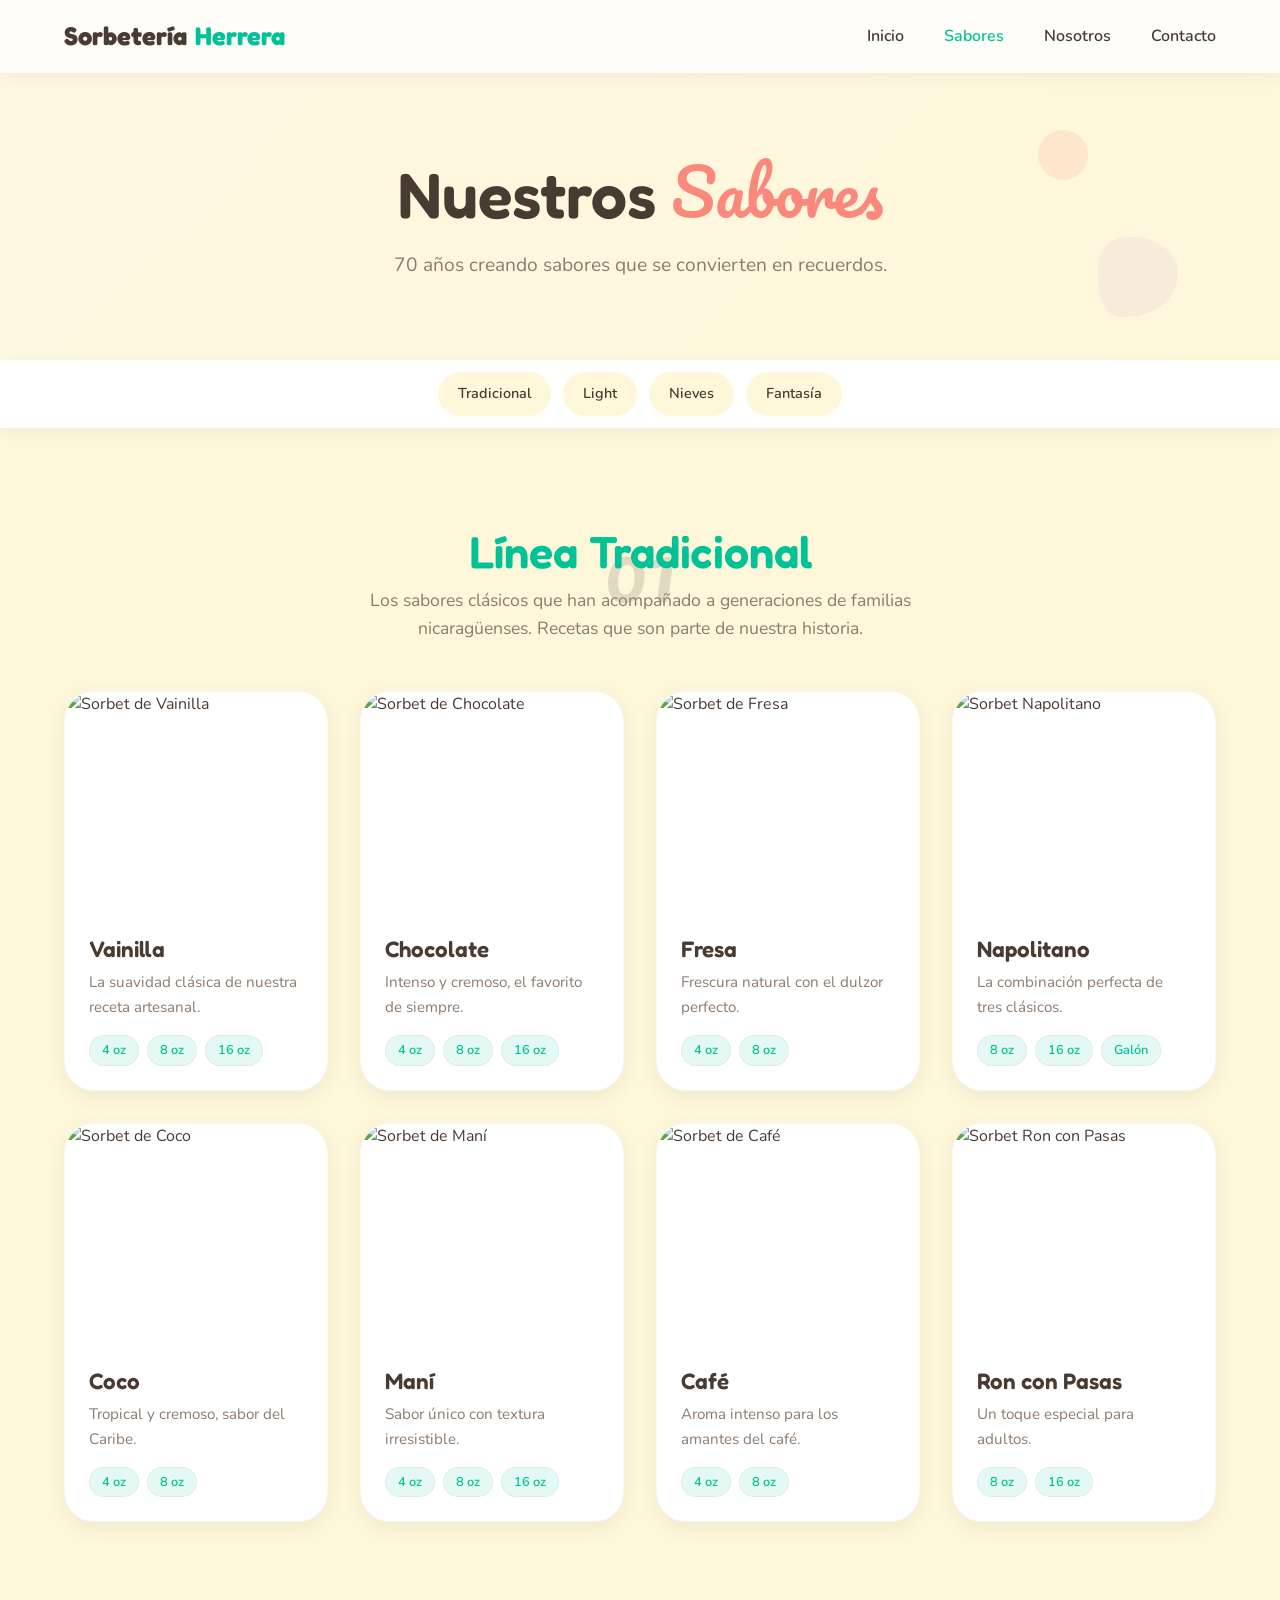
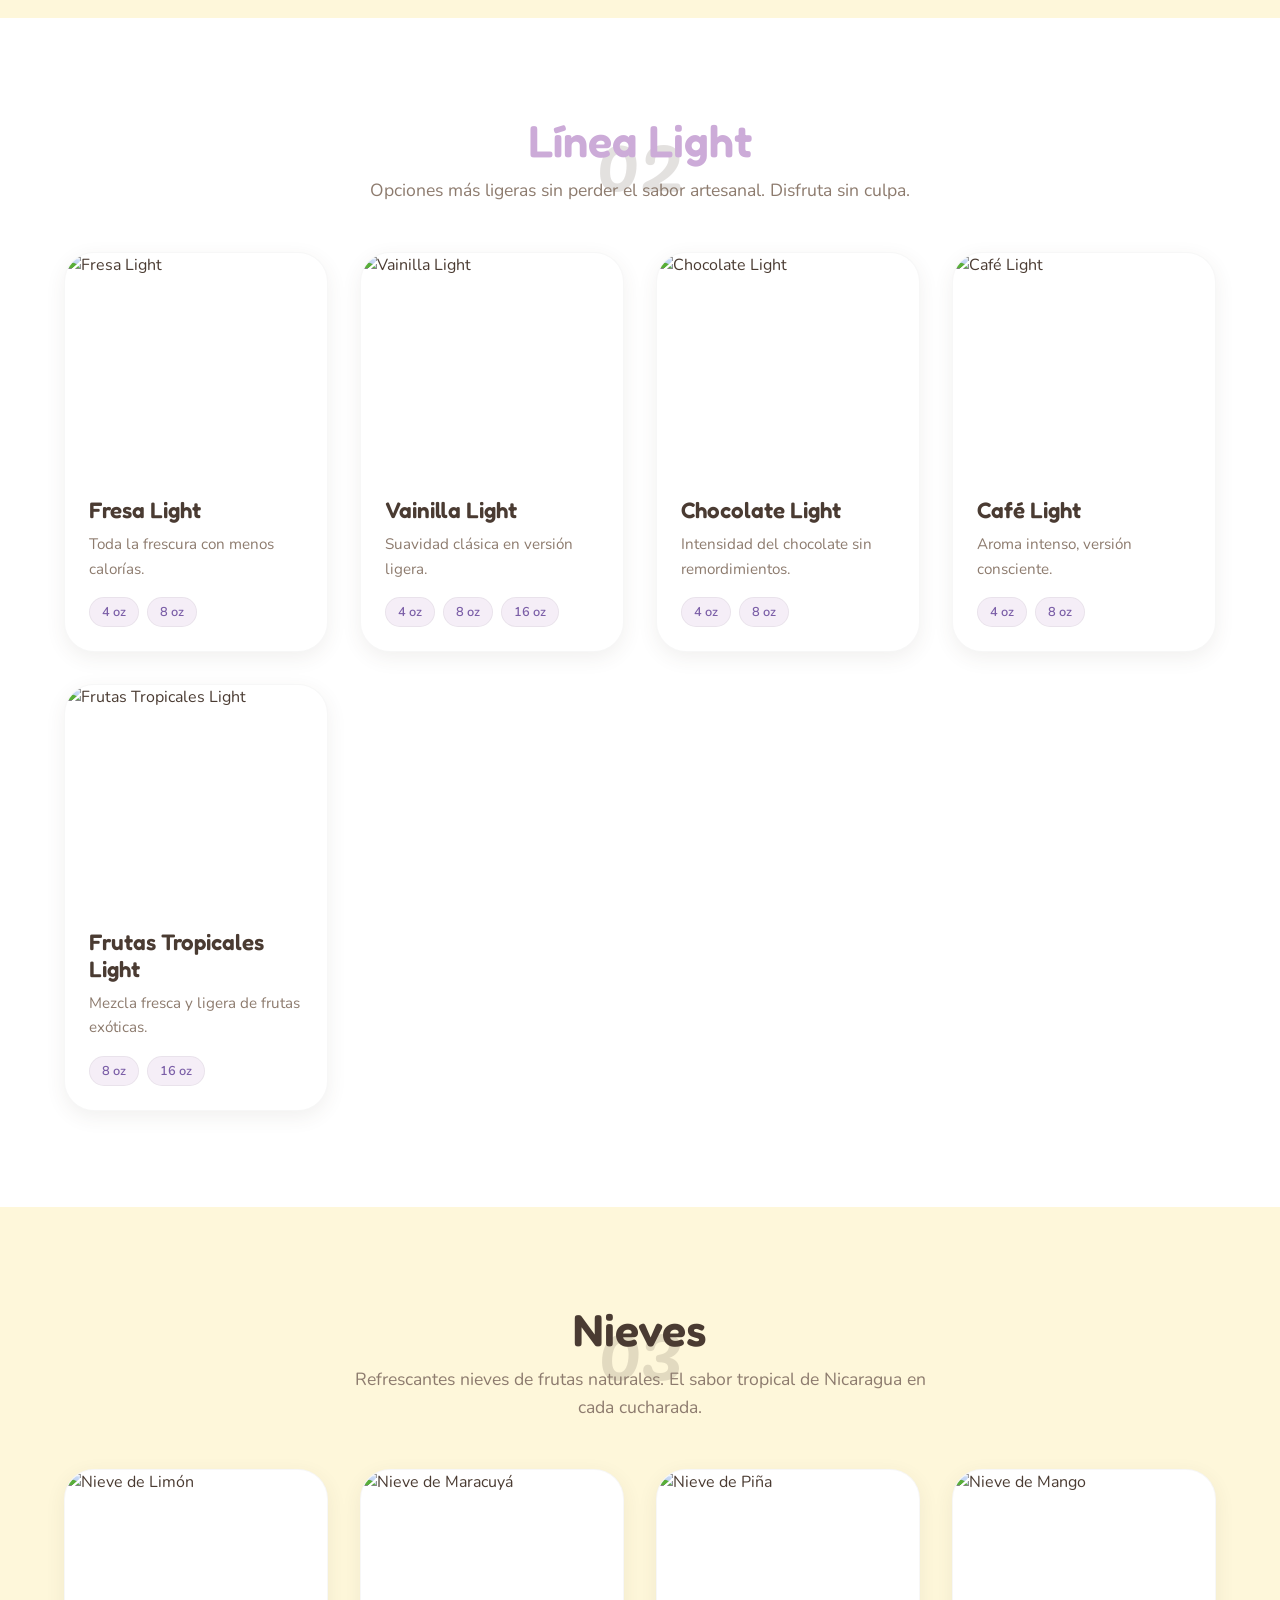
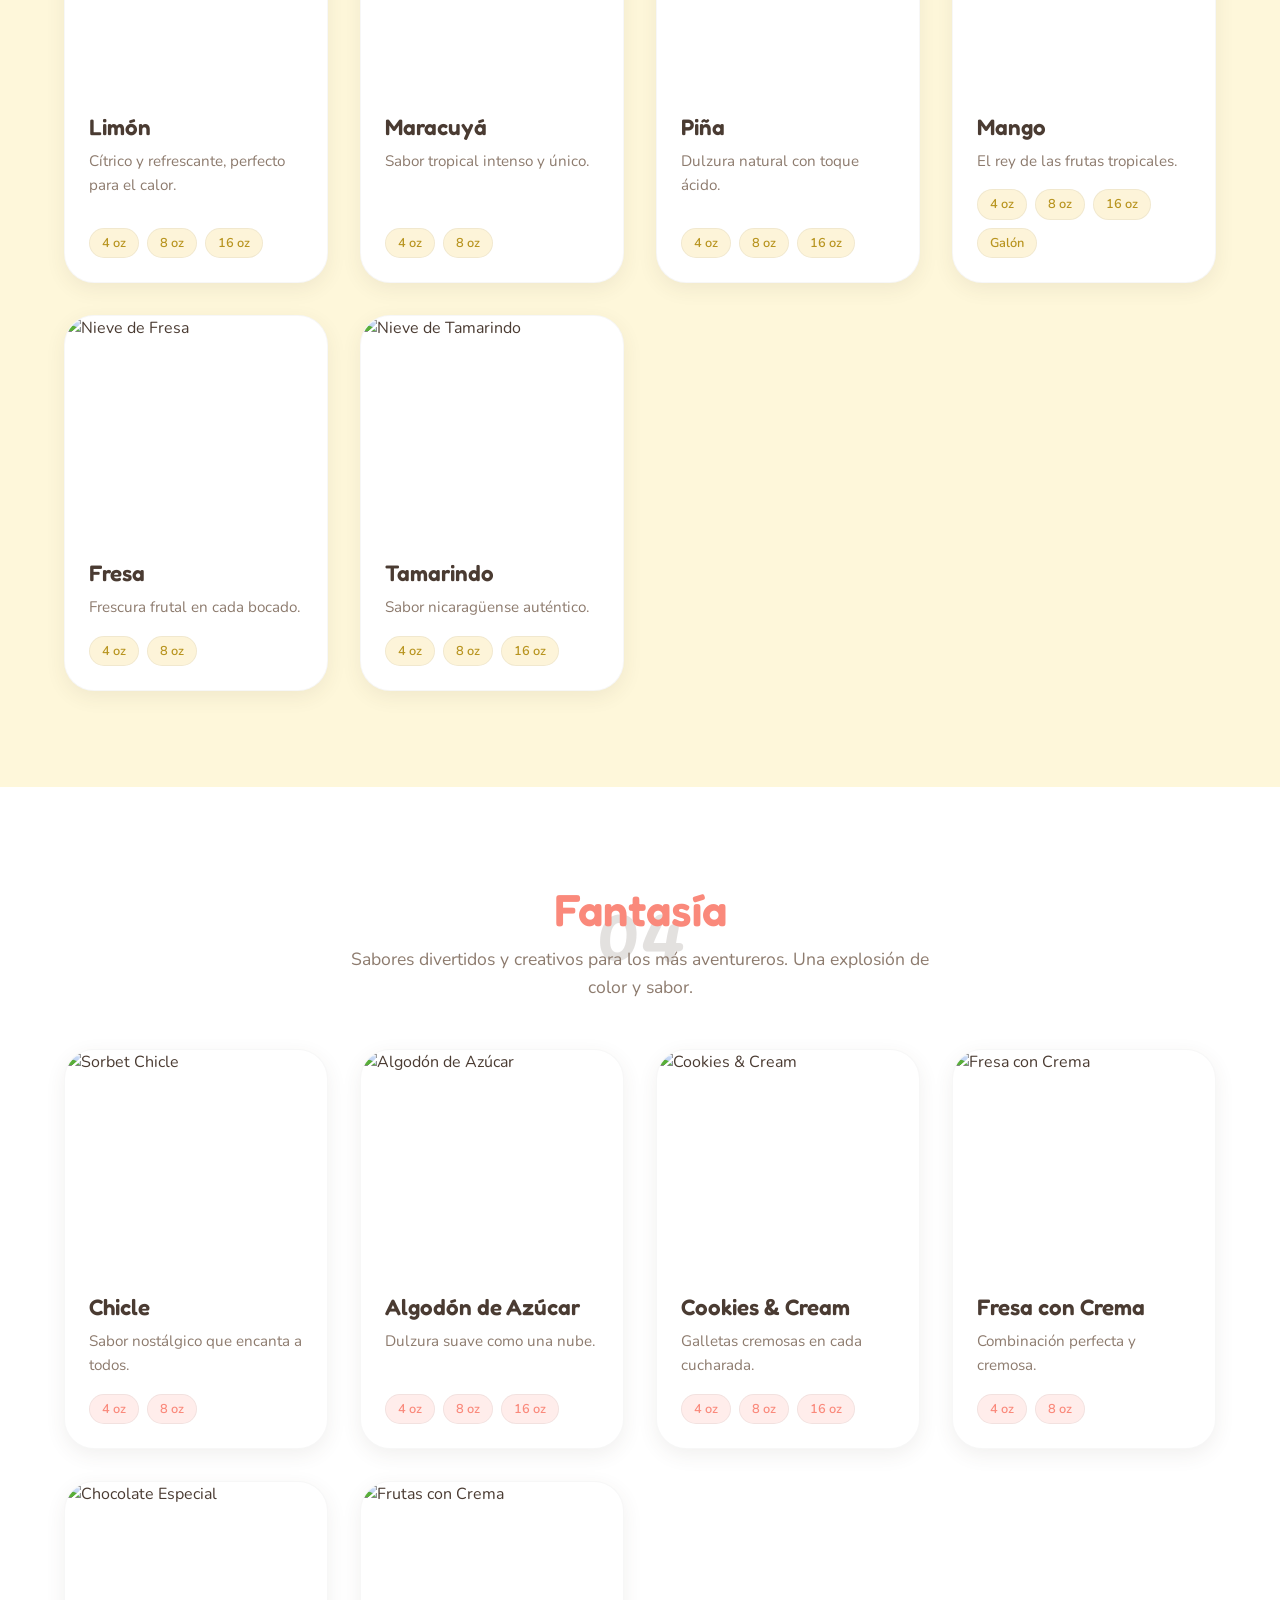
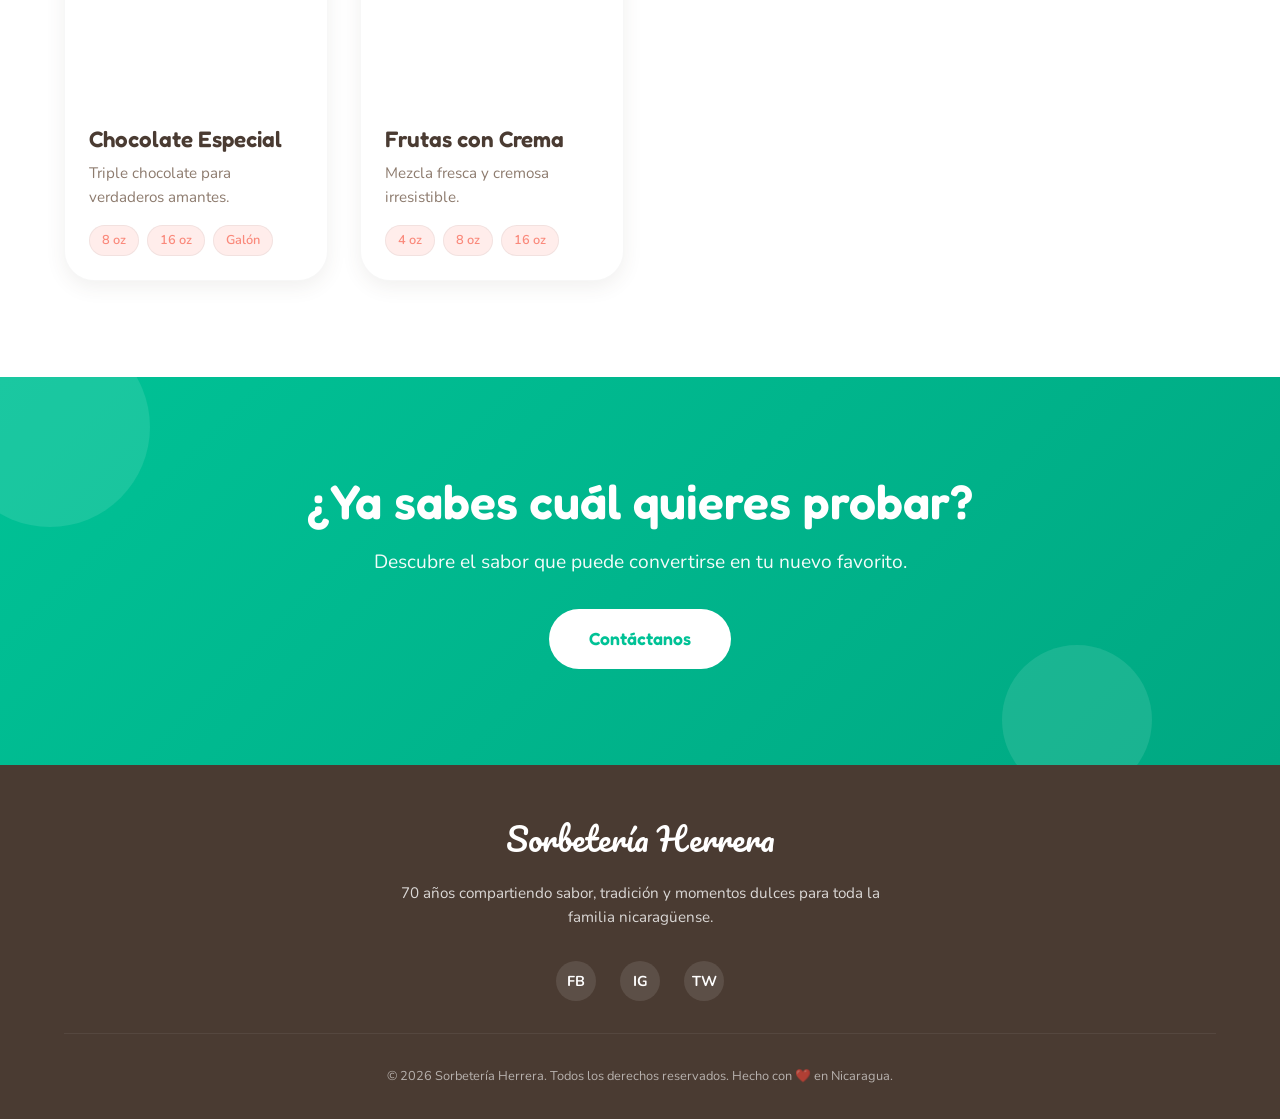
==== catalogo.html @ d1ef6e38 "Actualizacion" ====
<!DOCTYPE html>
<html lang="es">
<head>
    <meta charset="UTF-8">
    <meta name="viewport" content="width=device-width, initial-scale=1.0">
    <title>Nuestros Sabores | Sorbetería Herrera</title>
    <link rel="preconnect" href="https://fonts.googleapis.com">
    <link rel="preconnect" href="https://fonts.gstatic.com" crossorigin>
    <link href="https://fonts.googleapis.com/css2?family=Fredoka:wght@400;600&family=Nunito:wght@300;400;700&family=Pacifico&display=swap" rel="stylesheet">
    <link rel="stylesheet" href="/css/styles.css">
     <link rel="stylesheet" href="/css/catalogo.css">
    
</head>
<body>

    <!-- 1. ENCABEZADO -->
    <header class="encabezado">
        <div class="contenedor encabezado-contenido">
            <a href="#" class="logo-marca">
                Sorbetería <span>Herrera</span>
            </a>
            <div class="menu-movil-toggle">☰</div>
            <nav class="navegacion-menu">
                <a href="#" class="enlace-nav">Inicio</a>
                <a href="#" class="enlace-nav activo">Sabores</a>
                <a href="#" class="enlace-nav">Nosotros</a>
                <a href="#" class="enlace-nav">Contacto</a>
            </nav>
        </div>
    </header>

    <main>
        <!-- 2. HERO DE SABORES -->
        <section class="seccion-hero-sabores">
            <div class="decoracion-hero dec-hero-1 animacion-flotante"></div>
            <div class="decoracion-hero dec-hero-2 animacion-flotante" style="animation-delay: 1s;"></div>
            <div class="decoracion-hero dec-hero-3 animacion-flotante" style="animation-delay: 2s;"></div>
            
            <div class="contenedor elemento-aparece">
                <h1 class="titulo-hero-sabores">Nuestros <span>Sabores</span></h1>
                <p class="subtitulo-hero-sabores">70 años creando sabores que se convierten en recuerdos.</p>
            </div>
        </section>

        <!-- 3. NAVEGACIÓN ENTRE LÍNEAS -->
        <nav class="navegacion-lineas">
            <div class="contenedor contenedor-lineas">
                <a href="#linea-tradicional" class="enlace-linea enlace-linea-tradicional">Tradicional</a>
                <a href="#linea-light" class="enlace-linea enlace-linea-light">Light</a>
                <a href="#linea-nieves" class="enlace-linea enlace-linea-nieves">Nieves</a>
                <a href="#linea-fantasia" class="enlace-linea enlace-linea-fantasia">Fantasía</a>
            </div>
        </nav>

        <!-- 4. LÍNEA TRADICIONAL -->
        <section id="linea-tradicional" class="seccion-linea seccion-linea-tradicional">
            <div class="contenedor">
                <div class="encabezado-linea">
                    <span class="numero-linea">01</span>
                    <h2 class="titulo-linea">Línea Tradicional</h2>
                    <p class="descripcion-linea">Los sabores clásicos que han acompañado a generaciones de familias nicaragüenses. Recetas que son parte de nuestra historia.</p>
                </div>

                <div class="grilla-sabores">
                    <article class="tarjeta-sabor">
                        <div class="contenedor-imagen-sabor">
                            <img src="https://images.unsplash.com/photo-1563805042-7684c019e1cb?w=400&h=400&fit=crop" alt="Sorbet de Vainilla" class="imagen-sabor">
                        </div>
                        <div class="contenido-tarjeta-sabor">
                            <h3 class="nombre-sabor">Vainilla</h3>
                            <p class="descripcion-sabor">La suavidad clásica de nuestra receta artesanal.</p>
                            <div class="presentaciones">
                                <span class="etiqueta-presentacion">4 oz</span>
                                <span class="etiqueta-presentacion">8 oz</span>
                                <span class="etiqueta-presentacion">16 oz</span>
                            </div>
                        </div>
                    </article>

                    <article class="tarjeta-sabor">
                        <div class="contenedor-imagen-sabor">
                            <img src="https://images.unsplash.com/photo-1606313564200-e75d5e30476c?w=400&h=400&fit=crop" alt="Sorbet de Chocolate" class="imagen-sabor">
                        </div>
                        <div class="contenido-tarjeta-sabor">
                            <h3 class="nombre-sabor">Chocolate</h3>
                            <p class="descripcion-sabor">Intenso y cremoso, el favorito de siempre.</p>
                            <div class="presentaciones">
                                <span class="etiqueta-presentacion">4 oz</span>
                                <span class="etiqueta-presentacion">8 oz</span>
                                <span class="etiqueta-presentacion">16 oz</span>
                            </div>
                        </div>
                    </article>

                    <article class="tarjeta-sabor">
                        <div class="contenedor-imagen-sabor">
                            <img src="https://images.unsplash.com/photo-1497034825429-c343d7c6a68f?w=400&h=400&fit=crop" alt="Sorbet de Fresa" class="imagen-sabor">
                        </div>
                        <div class="contenido-tarjeta-sabor">
                            <h3 class="nombre-sabor">Fresa</h3>
                            <p class="descripcion-sabor">Frescura natural con el dulzor perfecto.</p>
                            <div class="presentaciones">
                                <span class="etiqueta-presentacion">4 oz</span>
                                <span class="etiqueta-presentacion">8 oz</span>
                            </div>
                        </div>
                    </article>

                    <article class="tarjeta-sabor">
                        <div class="contenedor-imagen-sabor">
                            <img src="https://images.unsplash.com/photo-1516559828984-fb3b99548b21?w=400&h=400&fit=crop" alt="Sorbet Napolitano" class="imagen-sabor">
                        </div>
                        <div class="contenido-tarjeta-sabor">
                            <h3 class="nombre-sabor">Napolitano</h3>
                            <p class="descripcion-sabor">La combinación perfecta de tres clásicos.</p>
                            <div class="presentaciones">
                                <span class="etiqueta-presentacion">8 oz</span>
                                <span class="etiqueta-presentacion">16 oz</span>
                                <span class="etiqueta-presentacion">Galón</span>
                            </div>
                        </div>
                    </article>

                    <article class="tarjeta-sabor">
                        <div class="contenedor-imagen-sabor">
                            <img src="https://images.unsplash.com/photo-1560008581-09826d1de69e?w=400&h=400&fit=crop" alt="Sorbet de Coco" class="imagen-sabor">
                        </div>
                        <div class="contenido-tarjeta-sabor">
                            <h3 class="nombre-sabor">Coco</h3>
                            <p class="descripcion-sabor">Tropical y cremoso, sabor del Caribe.</p>
                            <div class="presentaciones">
                                <span class="etiqueta-presentacion">4 oz</span>
                                <span class="etiqueta-presentacion">8 oz</span>
                            </div>
                        </div>
                    </article>

                    <article class="tarjeta-sabor">
                        <div class="contenedor-imagen-sabor">
                            <img src="https://images.unsplash.com/photo-1505394033641-40c6ad1178d1?w=400&h=400&fit=crop" alt="Sorbet de Maní" class="imagen-sabor">
                        </div>
                        <div class="contenido-tarjeta-sabor">
                            <h3 class="nombre-sabor">Maní</h3>
                            <p class="descripcion-sabor">Sabor único con textura irresistible.</p>
                            <div class="presentaciones">
                                <span class="etiqueta-presentacion">4 oz</span>
                                <span class="etiqueta-presentacion">8 oz</span>
                                <span class="etiqueta-presentacion">16 oz</span>
                            </div>
                        </div>
                    </article>

                    <article class="tarjeta-sabor">
                        <div class="contenedor-imagen-sabor">
                            <img src="https://images.unsplash.com/photo-1572490122747-3968b75cc699?w=400&h=400&fit=crop" alt="Sorbet de Café" class="imagen-sabor">
                        </div>
                        <div class="contenido-tarjeta-sabor">
                            <h3 class="nombre-sabor">Café</h3>
                            <p class="descripcion-sabor">Aroma intenso para los amantes del café.</p>
                            <div class="presentaciones">
                                <span class="etiqueta-presentacion">4 oz</span>
                                <span class="etiqueta-presentacion">8 oz</span>
                            </div>
                        </div>
                    </article>

                    <article class="tarjeta-sabor">
                        <div class="contenedor-imagen-sabor">
                            <img src="https://images.unsplash.com/photo-1563589173312-476d8c36b3c9?w=400&h=400&fit=crop" alt="Sorbet Ron con Pasas" class="imagen-sabor">
                        </div>
                        <div class="contenido-tarjeta-sabor">
                            <h3 class="nombre-sabor">Ron con Pasas</h3>
                            <p class="descripcion-sabor">Un toque especial para adultos.</p>
                            <div class="presentaciones">
                                <span class="etiqueta-presentacion">8 oz</span>
                                <span class="etiqueta-presentacion">16 oz</span>
                            </div>
                        </div>
                    </article>
                </div>
            </div>
        </section>

        <!-- 5. LÍNEA LIGHT -->
        <section id="linea-light" class="seccion-linea seccion-linea-light">
            <div class="contenedor">
                <div class="encabezado-linea">
                    <span class="numero-linea">02</span>
                    <h2 class="titulo-linea">Línea Light</h2>
                    <p class="descripcion-linea">Opciones más ligeras sin perder el sabor artesanal. Disfruta sin culpa.</p>
                </div>

                <div class="grilla-sabores">
                    <article class="tarjeta-sabor">
                        <div class="contenedor-imagen-sabor">
                            <img src="https://images.unsplash.com/photo-1497034825429-c343d7c6a68f?w=400&h=400&fit=crop" alt="Fresa Light" class="imagen-sabor">
                        </div>
                        <div class="contenido-tarjeta-sabor">
                            <h3 class="nombre-sabor">Fresa Light</h3>
                            <p class="descripcion-sabor">Toda la frescura con menos calorías.</p>
                            <div class="presentaciones">
                                <span class="etiqueta-presentacion">4 oz</span>
                                <span class="etiqueta-presentacion">8 oz</span>
                            </div>
                        </div>
                    </article>

                    <article class="tarjeta-sabor">
                        <div class="contenedor-imagen-sabor">
                            <img src="https://images.unsplash.com/photo-1563805042-7684c019e1cb?w=400&h=400&fit=crop" alt="Vainilla Light" class="imagen-sabor">
                        </div>
                        <div class="contenido-tarjeta-sabor">
                            <h3 class="nombre-sabor">Vainilla Light</h3>
                            <p class="descripcion-sabor">Suavidad clásica en versión ligera.</p>
                            <div class="presentaciones">
                                <span class="etiqueta-presentacion">4 oz</span>
                                <span class="etiqueta-presentacion">8 oz</span>
                                <span class="etiqueta-presentacion">16 oz</span>
                            </div>
                        </div>
                    </article>

                    <article class="tarjeta-sabor">
                        <div class="contenedor-imagen-sabor">
                            <img src="https://images.unsplash.com/photo-1606313564200-e75d5e30476c?w=400&h=400&fit=crop" alt="Chocolate Light" class="imagen-sabor">
                        </div>
                        <div class="contenido-tarjeta-sabor">
                            <h3 class="nombre-sabor">Chocolate Light</h3>
                            <p class="descripcion-sabor">Intensidad del chocolate sin remordimientos.</p>
                            <div class="presentaciones">
                                <span class="etiqueta-presentacion">4 oz</span>
                                <span class="etiqueta-presentacion">8 oz</span>
                            </div>
                        </div>
                    </article>

                    <article class="tarjeta-sabor">
                        <div class="contenedor-imagen-sabor">
                            <img src="https://images.unsplash.com/photo-1572490122747-3968b75cc699?w=400&h=400&fit=crop" alt="Café Light" class="imagen-sabor">
                        </div>
                        <div class="contenido-tarjeta-sabor">
                            <h3 class="nombre-sabor">Café Light</h3>
                            <p class="descripcion-sabor">Aroma intenso, versión consciente.</p>
                            <div class="presentaciones">
                                <span class="etiqueta-presentacion">4 oz</span>
                                <span class="etiqueta-presentacion">8 oz</span>
                            </div>
                        </div>
                    </article>

                    <article class="tarjeta-sabor">
                        <div class="contenedor-imagen-sabor">
                            <img src="https://images.unsplash.com/photo-1560008581-09826d1de69e?w=400&h=400&fit=crop" alt="Frutas Tropicales Light" class="imagen-sabor">
                        </div>
                        <div class="contenido-tarjeta-sabor">
                            <h3 class="nombre-sabor">Frutas Tropicales Light</h3>
                            <p class="descripcion-sabor">Mezcla fresca y ligera de frutas exóticas.</p>
                            <div class="presentaciones">
                                <span class="etiqueta-presentacion">8 oz</span>
                                <span class="etiqueta-presentacion">16 oz</span>
                            </div>
                        </div>
                    </article>
                </div>
            </div>
        </section>

        <!-- 6. LÍNEA NIEVES -->
        <section id="linea-nieves" class="seccion-linea seccion-linea-nieves">
            <div class="contenedor">
                <div class="encabezado-linea">
                    <span class="numero-linea">03</span>
                    <h2 class="titulo-linea">Nieves</h2>
                    <p class="descripcion-linea">Refrescantes nieves de frutas naturales. El sabor tropical de Nicaragua en cada cucharada.</p>
                </div>

                <div class="grilla-sabores">
                    <article class="tarjeta-sabor">
                        <div class="contenedor-imagen-sabor">
                            <img src="https://images.unsplash.com/photo-1587049352846-4a222e784d38?w=400&h=400&fit=crop" alt="Nieve de Limón" class="imagen-sabor">
                        </div>
                        <div class="contenido-tarjeta-sabor">
                            <h3 class="nombre-sabor">Limón</h3>
                            <p class="descripcion-sabor">Cítrico y refrescante, perfecto para el calor.</p>
                            <div class="presentaciones">
                                <span class="etiqueta-presentacion">4 oz</span>
                                <span class="etiqueta-presentacion">8 oz</span>
                                <span class="etiqueta-presentacion">16 oz</span>
                            </div>
                        </div>
                    </article>

                    <article class="tarjeta-sabor">
                        <div class="contenedor-imagen-sabor">
                            <img src="https://images.unsplash.com/photo-1546039907-7fa05f864c02?w=400&h=400&fit=crop" alt="Nieve de Maracuyá" class="imagen-sabor">
                        </div>
                        <div class="contenido-tarjeta-sabor">
                            <h3 class="nombre-sabor">Maracuyá</h3>
                            <p class="descripcion-sabor">Sabor tropical intenso y único.</p>
                            <div class="presentaciones">
                                <span class="etiqueta-presentacion">4 oz</span>
                                <span class="etiqueta-presentacion">8 oz</span>
                            </div>
                        </div>
                    </article>

                    <article class="tarjeta-sabor">
                        <div class="contenedor-imagen-sabor">
                            <img src="https://images.unsplash.com/photo-1587049352846-4a222e784d38?w=400&h=400&fit=crop" alt="Nieve de Piña" class="imagen-sabor">
                        </div>
                        <div class="contenido-tarjeta-sabor">
                            <h3 class="nombre-sabor">Piña</h3>
                            <p class="descripcion-sabor">Dulzura natural con toque ácido.</p>
                            <div class="presentaciones">
                                <span class="etiqueta-presentacion">4 oz</span>
                                <span class="etiqueta-presentacion">8 oz</span>
                                <span class="etiqueta-presentacion">16 oz</span>
                            </div>
                        </div>
                    </article>

                    <article class="tarjeta-sabor">
                        <div class="contenedor-imagen-sabor">
                            <img src="https://images.unsplash.com/photo-1553279768-865429fa0078?w=400&h=400&fit=crop" alt="Nieve de Mango" class="imagen-sabor">
                        </div>
                        <div class="contenido-tarjeta-sabor">
                            <h3 class="nombre-sabor">Mango</h3>
                            <p class="descripcion-sabor">El rey de las frutas tropicales.</p>
                            <div class="presentaciones">
                                <span class="etiqueta-presentacion">4 oz</span>
                                <span class="etiqueta-presentacion">8 oz</span>
                                <span class="etiqueta-presentacion">16 oz</span>
                                <span class="etiqueta-presentacion">Galón</span>
                            </div>
                        </div>
                    </article>

                    <article class="tarjeta-sabor">
                        <div class="contenedor-imagen-sabor">
                            <img src="https://images.unsplash.com/photo-1497034825429-c343d7c6a68f?w=400&h=400&fit=crop" alt="Nieve de Fresa" class="imagen-sabor">
                        </div>
                        <div class="contenido-tarjeta-sabor">
                            <h3 class="nombre-sabor">Fresa</h3>
                            <p class="descripcion-sabor">Frescura frutal en cada bocado.</p>
                            <div class="presentaciones">
                                <span class="etiqueta-presentacion">4 oz</span>
                                <span class="etiqueta-presentacion">8 oz</span>
                            </div>
                        </div>
                    </article>

                    <article class="tarjeta-sabor">
                        <div class="contenedor-imagen-sabor">
                            <img src="https://images.unsplash.com/photo-1563589173312-476d8c36b3c9?w=400&h=400&fit=crop" alt="Nieve de Tamarindo" class="imagen-sabor">
                        </div>
                        <div class="contenido-tarjeta-sabor">
                            <h3 class="nombre-sabor">Tamarindo</h3>
                            <p class="descripcion-sabor">Sabor nicaragüense auténtico.</p>
                            <div class="presentaciones">
                                <span class="etiqueta-presentacion">4 oz</span>
                                <span class="etiqueta-presentacion">8 oz</span>
                                <span class="etiqueta-presentacion">16 oz</span>
                            </div>
                        </div>
                    </article>
                </div>
            </div>
        </section>

        <!-- 7. LÍNEA FANTASÍA -->
        <section id="linea-fantasia" class="seccion-linea seccion-linea-fantasia">
            <div class="contenedor">
                <div class="encabezado-linea">
                    <span class="numero-linea">04</span>
                    <h2 class="titulo-linea">Fantasía</h2>
                    <p class="descripcion-linea">Sabores divertidos y creativos para los más aventureros. Una explosión de color y sabor.</p>
                </div>

                <div class="grilla-sabores">
                    <article class="tarjeta-sabor">
                        <div class="contenedor-imagen-sabor">
                            <img src="https://images.unsplash.com/photo-1563805042-7684c019e1cb?w=400&h=400&fit=crop" alt="Sorbet Chicle" class="imagen-sabor">
                        </div>
                        <div class="contenido-tarjeta-sabor">
                            <h3 class="nombre-sabor">Chicle</h3>
                            <p class="descripcion-sabor">Sabor nostálgico que encanta a todos.</p>
                            <div class="presentaciones">
                                <span class="etiqueta-presentacion">4 oz</span>
                                <span class="etiqueta-presentacion">8 oz</span>
                            </div>
                        </div>
                    </article>

                    <article class="tarjeta-sabor">
                        <div class="contenedor-imagen-sabor">
                            <img src="https://images.unsplash.com/photo-1516559828984-fb3b99548b21?w=400&h=400&fit=crop" alt="Algodón de Azúcar" class="imagen-sabor">
                        </div>
                        <div class="contenido-tarjeta-sabor">
                            <h3 class="nombre-sabor">Algodón de Azúcar</h3>
                            <p class="descripcion-sabor">Dulzura suave como una nube.</p>
                            <div class="presentaciones">
                                <span class="etiqueta-presentacion">4 oz</span>
                                <span class="etiqueta-presentacion">8 oz</span>
                                <span class="etiqueta-presentacion">16 oz</span>
                            </div>
                        </div>
                    </article>

                    <article class="tarjeta-sabor">
                        <div class="contenedor-imagen-sabor">
                            <img src="https://images.unsplash.com/photo-1606313564200-e75d5e30476c?w=400&h=400&fit=crop" alt="Cookies & Cream" class="imagen-sabor">
                        </div>
                        <div class="contenido-tarjeta-sabor">
                            <h3 class="nombre-sabor">Cookies & Cream</h3>
                            <p class="descripcion-sabor">Galletas cremosas en cada cucharada.</p>
                            <div class="presentaciones">
                                <span class="etiqueta-presentacion">4 oz</span>
                                <span class="etiqueta-presentacion">8 oz</span>
                                <span class="etiqueta-presentacion">16 oz</span>
                            </div>
                        </div>
                    </article>

                    <article class="tarjeta-sabor">
                        <div class="contenedor-imagen-sabor">
                            <img src="https://images.unsplash.com/photo-1497034825429-c343d7c6a68f?w=400&h=400&fit=crop" alt="Fresa con Crema" class="imagen-sabor">
                        </div>
                        <div class="contenido-tarjeta-sabor">
                            <h3 class="nombre-sabor">Fresa con Crema</h3>
                            <p class="descripcion-sabor">Combinación perfecta y cremosa.</p>
                            <div class="presentaciones">
                                <span class="etiqueta-presentacion">4 oz</span>
                                <span class="etiqueta-presentacion">8 oz</span>
                            </div>
                        </div>
                    </article>

                    <article class="tarjeta-sabor">
                        <div class="contenedor-imagen-sabor">
                            <img src="https://images.unsplash.com/photo-1572490122747-3968b75cc699?w=400&h=400&fit=crop" alt="Chocolate Especial" class="imagen-sabor">
                        </div>
                        <div class="contenido-tarjeta-sabor">
                            <h3 class="nombre-sabor">Chocolate Especial</h3>
                            <p class="descripcion-sabor">Triple chocolate para verdaderos amantes.</p>
                            <div class="presentaciones">
                                <span class="etiqueta-presentacion">8 oz</span>
                                <span class="etiqueta-presentacion">16 oz</span>
                                <span class="etiqueta-presentacion">Galón</span>
                            </div>
                        </div>
                    </article>

                    <article class="tarjeta-sabor">
                        <div class="contenedor-imagen-sabor">
                            <img src="https://images.unsplash.com/photo-1560008581-09826d1de69e?w=400&h=400&fit=crop" alt="Frutas con Crema" class="imagen-sabor">
                        </div>
                        <div class="contenido-tarjeta-sabor">
                            <h3 class="nombre-sabor">Frutas con Crema</h3>
                            <p class="descripcion-sabor">Mezcla fresca y cremosa irresistible.</p>
                            <div class="presentaciones">
                                <span class="etiqueta-presentacion">4 oz</span>
                                <span class="etiqueta-presentacion">8 oz</span>
                                <span class="etiqueta-presentacion">16 oz</span>
                            </div>
                        </div>
                    </article>
                </div>
            </div>
        </section>

        <!-- 8. CTA FINAL -->
        <section class="seccion-cta-final">
            <div class="cta-decoracion cta-dec-1"></div>
            <div class="cta-decoracion cta-dec-2"></div>
            
            <div class="contenedor contenido-cta">
                <h2 class="titulo-cta">¿Ya sabes cuál quieres probar?</h2>
                <p class="texto-cta">Descubre el sabor que puede convertirse en tu nuevo favorito.</p>
                <a href="#contacto" class="boton boton-cta">Contáctanos</a>
            </div>
        </section>
    </main>

    <!-- 9. FOOTER -->
    <footer class="pie-pagina">
        <div class="contenedor">
            <span class="logo-footer">Sorbetería Herrera</span>
            <p class="frase-footer">70 años compartiendo sabor, tradición y momentos dulces para toda la familia nicaragüense.</p>
            
            <div class="redes-sociales">
                <a href="#" class="icono-social" aria-label="Facebook">FB</a>
                <a href="#" class="icono-social" aria-label="Instagram">IG</a>
                <a href="#" class="icono-social" aria-label="Twitter">TW</a>
            </div>

            <div class="copyright">
                &copy; 2026 Sorbetería Herrera. Todos los derechos reservados. Hecho con ❤️ en Nicaragua.
            </div>
        </div>
    </footer>

</body>
</html>
---- css/styles.css ----
:root{

     --color-primario: #00C296;      /* Verde Turquesa */
            --color-coral: #FA897B;         /* Fresa/Coral */
            --color-vainilla: #F4C542;      /* Amarillo Vainilla */
            --color-lila: #CCABD8;          /* Lila Pastel */
            
            /* Neutros Cálidos */
            --color-fondo: #FEF7DA;         /* Crema muy suave */
            --color-blanco: #FFFFFF;
            --color-texto-principal: #4A3B32; /* Marrón oscuro/Chocolatoso */
            --color-texto-suave: #8D7B6E;   /* Gris cálido */
            --color-sombra: rgba(74, 59, 50, 0.08);
            
            /* Tipografías */
            --fuente-titulos: 'Fredoka', sans-serif; /* Redondeada y amigable */
            --fuente-acento: 'Pacifico', cursive;   /* Manuscrita para detalles */
            --fuente-cuerpo: 'Nunito', sans-serif;  /* Lectura clara */

            /* Espaciado y Bordes */
            --radio-borde-grande: 30px;
            --radio-borde-pequeno: 12px;
            --contenedor-ancho: 1200px;
            --espaciado-vertical: 6rem;
        


}
           

        * {
            margin: 0;
            padding: 0;
            box-sizing: border-box;
        }

        html {
            scroll-behavior: smooth;
        }

        body {
            font-family: var(--fuente-cuerpo);
            background-color: var(--color-fondo);
            color: var(--color-texto-principal);
            line-height: 1.6;
            overflow-x: hidden;
        }

        h1, h2, h3, h4 {
            font-family: var(--fuente-titulos);
            font-weight: 600;
            line-height: 1.2;
        }

        p {
            margin-bottom: 1rem;
        }

        a {
            text-decoration: none;
            color: inherit;
            transition: all 0.3s ease;
        }

        ul {
            list-style: none;
        }

        img {
            max-width: 100%;
            height: auto;
            display: block;
        }

        .contenedor {
            width: 90%;
            max-width: var(--contenedor-ancho);
            margin: 0 auto;
            position: relative;
        }

        /* Utilidades de Animación */
        @keyframes flotar {
            0%, 100% { transform: translateY(0); }
            50% { transform: translateY(-10px); }
        }

        @keyframes aparecer-arriba {
            from { opacity: 0; transform: translateY(30px); }
            to { opacity: 1; transform: translateY(0); }
        }
        @keyframes desplazar-cinta{
  to{ transform:translateX(-50%); }
}

        .animacion-flotante {
            animation: flotar 4s ease-in-out infinite;
        }

        .elemento-aparece {
            animation: aparecer-arriba 0.8s ease-out forwards;
        }

        /* Respetar preferencias de movimiento reducido */
        @media (prefers-reduced-motion: reduce) {
            * {
                animation-duration: 0.01ms !important;
                animation-iteration-count: 1 !important;
                transition-duration: 0.01ms !important;
                scroll-behavior: auto !important;
            }
        }

        /* Botones Globales */
        .boton {
            display: inline-block;
            padding: 14px 32px;
            border-radius: 50px;
            font-family: var(--fuente-titulos);
            font-weight: 600;
            font-size: 1rem;
            cursor: pointer;
            border: none;
            transition: transform 0.3s cubic-bezier(0.175, 0.885, 0.32, 1.275), box-shadow 0.3s ease;
            text-align: center;
        }

        .boton:hover {
            transform: translateY(-4px);
            box-shadow: 0 10px 20px rgba(0,0,0,0.1);
        }

        .boton-primario {
            background-color: var(--color-primario);
            color: var(--color-blanco);
            box-shadow: 0 4px 15px rgba(0, 194, 150, 0.3);
        }

        .boton-secundario {
            background-color: var(--color-blanco);
            color: var(--color-primario);
            border: 2px solid var(--color-primario);
        }
        
        .boton-acento {
            background-color: var(--color-coral);
            color: var(--color-blanco);
            box-shadow: 0 4px 15px rgba(250, 137, 123, 0.3);
        }

        /* ========================================
           INICIO: ENCABEZADO
        ========================================= */
        .encabezado {
            position: fixed;
            top: 0;
            left: 0;
            width: 100%;
            z-index: 1000;
            padding: 1rem 0;
            transition: all 0.4s ease;
            background-color: transparent;
        }

        .encabezado.scrolled {
            background-color: rgba(255, 253, 247, 0.95);
            backdrop-filter: blur(10px);
            box-shadow: 0 4px 20px var(--color-sombra);
            padding: 0.8rem 0;
        }

        .encabezado-contenido {
            display: flex;
            justify-content: space-between;
            align-items: center;
        }

        .logo-marca {
            font-family: var(--fuente-titulos);
            font-size: 1.6rem;
            font-weight: 700;
            color: var(--color-texto-principal);
            display: flex;
            align-items: center;
            gap: 8px;
        }

        .logo-marca span {
            color: var(--color-primario);
        }

        .navegacion-menu {
            display: flex;
            gap: 2.5rem;
            align-items: center;
        }

        .enlace-nav {
            font-weight: 600;
            font-size: 1rem;
            color: var(--color-texto-principal);
            position: relative;
        }

        .enlace-nav::after {
            content: '';
            position: absolute;
            bottom: -4px;
            left: 0;
            width: 0;
            height: 3px;
            background-color: var(--color-vainilla);
            border-radius: 2px;
            transition: width 0.3s ease;
        }

        .enlace-nav:hover::after {
            width: 100%;
        }

        .boton-nav-cta {
            padding: 10px 24px;
            font-size: 0.9rem;
            background-color: var(--color-coral);
            color: var(--color-texto-principal);
        }

        .menu-movil-toggle {
            display: none;
            font-size: 1.8rem;
            cursor: pointer;
            color: var(--color-texto-principal);
        }
        /* ========================================
           FIN: ENCABEZADO
        ========================================= */

        /* ========================================
           INICIO: HERO
        ========================================= */
        .seccion-hero {
            position: relative;
            min-height: 90vh;
            display: flex;
            align-items: center;
            padding-top: 80px; /* Compensar header fijo */
            overflow: hidden;
            background: radial-gradient(circle at top right, #fff8e1 0%, var(--color-fondo) 40%);
        }

        .grid-hero {
            display: grid;
            grid-template-columns: 1fr 1fr;
            gap: 2rem;
            align-items: center;
        }

        .contenido-texto-hero {
            z-index: 2;
        }

        .etiqueta-tradicion {
            display: inline-block;
            background-color: rgba(0, 194, 150, 0.1);
            color: var(--color-primario);
            padding: 8px 16px;
            border-radius: 20px;
            font-weight: 700;
            font-size: 0.9rem;
            margin-bottom: 1.5rem;
            letter-spacing: 1px;
            text-transform: uppercase;
        }

        .titulo-hero {
            font-size: clamp(2.5rem, 5vw, 4.5rem);
            color: var(--color-texto-principal);
            margin-bottom: 1.5rem;
            line-height: 1.1;
        }

        .numero-destacado {
            display: inline-block;
            color: var(--color-coral);
            font-family: var(--fuente-acento);
            font-size: 1.2em;
            position: relative;
            transform: rotate(-5deg);
        }

        .numero-destacado::after {
            content: '';
            position: absolute;
            bottom: 10px;
            left: -10px;
            width: 120%;
            height: 15px;
            background-color: var(--color-vainilla);
            opacity: 0.4;
            z-index: -1;
            border-radius: 10px;
        }

        .subtitulo-hero {
            font-size: 1.2rem;
            color: var(--color-texto-suave);
            margin-bottom: 2.5rem;
            max-width: 500px;
        }

        .grupo-botones-hero {
            display: flex;
            gap: 1rem;
            flex-wrap: wrap;
        }

        .contenedor-imagen-hero {
            position: relative;
            z-index: 1;
        }

        .forma-blob-hero {
            position: absolute;
            top: 50%;
            left: 50%;
            transform: translate(-50%, -50%);
            width: 120%;
            height: 120%;
            background-color: rgba(204, 171, 216, 0.2); /* Lila suave */
            border-radius: 40% 60% 70% 30% / 40% 50% 60% 50%;
            z-index: -1;
            animation: flotar 8s ease-in-out infinite alternate;
        }

        .imagen-principal-hero {
            border-radius: var(--radio-borde-grande);
            box-shadow: 20px 20px 0px var(--color-vainilla);
            transform: rotate(2deg);
            transition: transform 0.5s ease;
        }

        .imagen-principal-hero:hover {
            transform: rotate(0deg) scale(1.02);
        }

        /* Elementos decorativos flotantes */
        .decoracion-flotante {
            position: absolute;
            z-index: 0;
            opacity: 0.6;
        }
        .dec-1 { top: 10%; left: 5%; width: 50px; animation-delay: 0s; }
        .dec-2 { bottom: 15%; right: 10%; width: 70px; animation-delay: 1s; }
        .dec-3 { top: 20%; right: 45%; width: 40px; animation-delay: 2s; }

        /* ========================================
           FIN: HERO
        ========================================= */
/* ---------------------------------------------------------------------
   05 · CINTA DE SABORES (MARQUESINA)
--------------------------------------------------------------------- */
.cinta-sabores{
  background:#FDF1BF;
  color:var(--color-crema);
  overflow:hidden;
  padding-block:.95rem;
}
.cinta-pista{
  display:flex; width:max-content;
  animation:desplazar-cinta 34s linear infinite;
}
.cinta-sabores:hover .cinta-pista{ animation-play-state:paused; }
.cinta-grupo{
  display:flex; align-items:center; gap:2.8rem;
  padding-right:2.8rem;
  font-family:var(--tipografia-titulo);
  font-style:italic; font-size:1.08rem;
  white-space:nowrap;
}
.cinta-grupo .separador{ color:black; font-style:normal; }
        /* ========================================
           INICIO: PRODUCTOS
        ========================================= */
        .seccion-productos {
            padding: var(--espaciado-vertical) 0;
            background-color: var(--color-blanco);
            position: relative;
            overflow: hidden;
        }

        /* Onda divisoria superior */
        .onda-divisoria {
            position: absolute;
            top: 0;
            left: 0;
            width: 100%;
            overflow: hidden;
            line-height: 0;
            transform: rotate(180deg);
        }

        .onda-divisoria svg {
            position: relative;
            display: block;
            width: calc(100% + 1.3px);
            height: 60px;
        }

        .onda-divisoria .relleno-forma {
            fill: var(--color-fondo);
        }

        .encabezado-seccion {
            text-align: center;
            margin-bottom: 3rem;
            position: relative;
            z-index: 2;
        }

        .titulo-seccion {
            font-size: 2.5rem;
            color: var(--color-texto-principal);
            margin-bottom: 0.5rem;
        }

        .titulo-seccion span {
            color: var(--color-coral);
            font-family: var(--fuente-acento);
            font-weight: 400;
        }

        .carrusel-productos {
            display: flex;
            gap: 2rem;
            overflow-x: auto;
            padding: 2rem 5% 4rem 5%; /* Padding inferior grande para sombra hover */
            scroll-snap-type: x mandatory;
            -webkit-overflow-scrolling: touch;
            scrollbar-width: none;
        }

        .carrusel-productos::-webkit-scrollbar {
            display: none;
        }

        .tarjeta-sabor {
            flex: 0 0 320px;
            scroll-snap-align: center;
            background-color: var(--color-fondo);
            border-radius: var(--radio-borde-grande);
            overflow: hidden;
            position: relative;
            transition: all 0.4s cubic-bezier(0.175, 0.885, 0.32, 1.275);
            border: 1px solid rgba(0,0,0,0.03);
        }

        .tarjeta-sabor:hover {
            transform: translateY(-15px);
            box-shadow: 0 20px 40px rgba(0,0,0,0.1);
        }

        .contenedor-imagen-tarjeta {
            height: 220px;
            overflow: hidden;
            position: relative;
        }

        .contenedor-imagen-tarjeta img {
            width: 100%;
            height: 100%;
            object-fit: cover;
            transition: transform 0.5s ease;
        }

        .tarjeta-sabor:hover .contenedor-imagen-tarjeta img {
            transform: scale(1.1);
        }

        .etiqueta-categoria {
            position: absolute;
            top: 15px;
            right: 15px;
            background-color: var(--color-blanco);
            padding: 5px 12px;
            border-radius: 20px;
            font-size: 0.8rem;
            font-weight: 700;
            box-shadow: 0 4px 10px rgba(0,0,0,0.1);
        }

        .contenido-tarjeta {
            padding: 1.5rem;
            text-align: center;
        }

        .titulo-sabor {
            font-size: 1.4rem;
            margin-bottom: 0.5rem;
            color: var(--color-texto-principal);
        }

        .desc-sabor {
            font-size: 0.95rem;
            color: var(--color-texto-suave);
            margin-bottom: 1.5rem;
        }

        /* Variaciones de color por tarjeta (usando nth-child para demo) */
        .tarjeta-sabor:nth-child(1) .titulo-sabor { color: var(--color-coral); }
        .tarjeta-sabor:nth-child(1) .etiqueta-categoria { color: var(--color-coral); }
        
        .tarjeta-sabor:nth-child(2) .titulo-sabor { color: var(--color-primario); }
        .tarjeta-sabor:nth-child(2) .etiqueta-categoria { color: var(--color-primario); }

        .tarjeta-sabor:nth-child(3) .titulo-sabor { color: #9C78E2; } /* Lila más fuerte */
        .tarjeta-sabor:nth-child(3) .etiqueta-categoria { color: #9C78E2; }

        .tarjeta-sabor:nth-child(4) .titulo-sabor { color: var(--color-vainilla); text-shadow: 0 1px 1px rgba(0,0,0,0.1); }
        .tarjeta-sabor:nth-child(4) .etiqueta-categoria { color: #dcb33b; }

        /* ========================================
           FIN: PRODUCTOS
        ========================================= */

        /* ========================================
           INICIO: SECCIÓN DESTACADA (70 AÑOS)
        ========================================= */
        .seccion-destacada-70 {
            padding: 4rem 0;
            background-color: var(--color-primario);
            color: var(--color-blanco);
            position: relative;
            overflow: hidden;
            text-align: center;
        }

        .blobs-fondo {
            position: absolute;
            top: 0;
            left: 0;
            width: 100%;
            height: 100%;
            pointer-events: none;
        }

        .blob {
            position: absolute;
            background: rgba(255,255,255,0.1);
            border-radius: 50%;
        }

        .blob-1 { width: 300px; height: 300px; top: -100px; left: -50px; }
        .blob-2 { width: 200px; height: 200px; bottom: -50px; right: 10%; }

        .contenido-destacado {
            position: relative;
            z-index: 2;
            display: flex;
            justify-content: center;
            align-items: center;
            flex-wrap: wrap;
            gap: 3rem;
        }

        .dato-visual {
            display: flex;
            flex-direction: column;
            align-items: center;
        }

        .numero-grande {
            font-family: var(--fuente-acento);
            font-size: 4rem;
            line-height: 1;
            margin-bottom: 0.5rem;
        }

        .texto-dato {
            font-weight: 600;
            font-size: 1.1rem;
            opacity: 0.9;
        }

        .separador-vertical {
            width: 2px;
            height: 60px;
            background-color: rgba(255,255,255,0.3);
            display: none; /* Oculto en móvil */
        }

        @media (min-width: 768px) {
            .separador-vertical { display: block; }
        }

        /* ========================================
           FIN: SECCIÓN DESTACADA
        ========================================= */

        /* ========================================
           INICIO: SOBRE NOSOTROS
        ========================================= */
        .seccion-nosotros {
            padding: var(--espaciado-vertical) 0;
            background-color: var(--color-fondo);
        }

        .grid-nosotros {
            display: grid;
            grid-template-columns: 1fr;
            gap: 3rem;
            align-items: center;
        }

        @media (min-width: 992px) {
            .grid-nosotros {
                grid-template-columns: 1fr 1fr;
                gap: 5rem;
            }
        }

        .contenedor-foto-historia {
            position: relative;
        }

        .marco-foto {
            border-radius: var(--radio-borde-grande);
            overflow: hidden;
            box-shadow: 0 20px 40px rgba(0,0,0,0.1);
            position: relative;
            z-index: 1;
        }

        .sello-flotante {
            position: absolute;
            bottom: -20px;
            right: -20px;
            background-color: var(--color-vainilla);
            color: var(--color-texto-principal);
            width: 120px;
            height: 120px;
            border-radius: 50%;
            display: flex;
            flex-direction: column;
            justify-content: center;
            align-items: center;
            text-align: center;
            font-weight: 700;
            box-shadow: 0 10px 20px rgba(0,0,0,0.1);
            z-index: 2;
            transform: rotate(15deg);
            border: 4px solid var(--color-blanco);
        }

        .sello-texto-peq {
            font-size: 0.8rem;
            text-transform: uppercase;
        }
        
        .sello-numero {
            font-size: 1.8rem;
            font-family: var(--fuente-acento);
            line-height: 1;
        }

        .texto-nosotros h2 {
            font-size: 2.5rem;
            margin-bottom: 1.5rem;
            color: var(--color-texto-principal);
        }

        .texto-nosotros p {
            color: var(--color-texto-suave);
            font-size: 1.1rem;
            margin-bottom: 1.5rem;
        }

        /* ========================================
           FIN: SOBRE NOSOTROS
        ========================================= */

        /* ========================================
           INICIO: PROCESO ARTESANAL
        ========================================= */
        .seccion-proceso {
            padding: var(--espaciado-vertical) 0;
            background-color: #fff;
        }

        .grid-pasos {
            display: grid;
            grid-template-columns: repeat(auto-fit, minmax(220px, 1fr));
            gap: 2rem;
            margin-top: 3rem;
        }

        .paso-item {
            text-align: center;
            padding: 2rem;
            border-radius: var(--radio-borde-grande);
            background-color: var(--color-fondo);
            transition: transform 0.3s ease;
        }

        .paso-item:hover {
            transform: translateY(-10px);
            background-color: #fff;
            box-shadow: 0 10px 30px var(--color-sombra);
        }

        .icono-paso {
            font-size: 2.5rem;
            margin-bottom: 1rem;
            display: inline-block;
            background-color: var(--color-blanco);
            width: 80px;
            height: 80px;
            line-height: 80px;
            border-radius: 50%;
            box-shadow: 0 5px 15px rgba(0,0,0,0.05);
            color: var(--color-primario);
        }

        .paso-item:nth-child(2) .icono-paso { color: var(--color-coral); }
        .paso-item:nth-child(3) .icono-paso { color: var(--color-vainilla); }
        .paso-item:nth-child(4) .icono-paso { color: var(--color-lila); }

        .titulo-paso {
            font-size: 1.2rem;
            margin-bottom: 0.5rem;
            color: var(--color-texto-principal);
        }

        .desc-paso {
            font-size: 0.9rem;
            color: var(--color-texto-suave);
        }

        /* ========================================
           FIN: PROCESO ARTESANAL
        ========================================= */

        
  /* ========================================
   INICIO: CONTACTO REDISEÑADO
========================================= */
.seccion-contacto {
    padding: var(--espaciado-vertical) 0;
    background-color: var(--color-blanco);
}

.tarjeta-contacto-wrapper {
    display: grid;
    grid-template-columns: 1fr;
    background-color: var(--color-fondo);
    border-radius: 24px;
    overflow: hidden;
    box-shadow: 0 15px 35px rgba(0, 0, 0, 0.06);
    border: 1px solid rgba(0, 0, 0, 0.04);
    margin-top: 2.5rem;
}

@media (min-width: 992px) {
    .tarjeta-contacto-wrapper {
        grid-template-columns: 1fr 1fr;
        min-height: 480px;
    }
}

/* Columna de Información */
.info-contacto-detalles {
    padding: 2.5rem 2rem;
    display: flex;
    flex-direction: column;
    justify-content: space-between;
}

@media (min-width: 768px) {
    .info-contacto-detalles {
        padding: 3.5rem 3rem;
    }
}

.titulo-contacto-bloque {
    font-size: 1.6rem;
    color: var(--color-texto-principal);
    margin-bottom: 2rem;
    font-family: var(--fuente-titulos);
}

.grid-datos-contacto {
    display: flex;
    flex-direction: column;
    gap: 1.5rem;
    margin-bottom: 2rem;
}

.tarjeta-dato-item {
    display: flex;
    align-items: flex-start;
    gap: 1rem;
    padding: 1.2rem;
    background-color: var(--color-blanco);
    border-radius: 16px;
    box-shadow: 0 4px 15px rgba(0, 0, 0, 0.02);
    transition: transform 0.3s ease, box-shadow 0.3s ease;
}

.tarjeta-dato-item:hover {
    transform: translateY(-2px);
    box-shadow: 0 8px 20px rgba(0, 0, 0, 0.05);
}

.icono-dato-insignia {
    width: 46px;
    height: 46px;
    background-color: rgba(0, 194, 150, 0.12);
    border-radius: 14px;
    display: flex;
    align-items: center;
    justify-content: center;
    font-size: 1.3rem;
    flex-shrink: 0;
}

.texto-dato strong {
    display: block;
    font-size: 0.95rem;
    color: var(--color-texto-principal);
    margin-bottom: 0.25rem;
}

.texto-dato p {
    margin: 0;
    font-size: 0.9rem;
    color: var(--color-texto-suave);
    line-height: 1.4;
}

.boton-ruta-gmaps {
    text-align: center;
    display: block;
    width: 100%;
    padding: 14px 20px;
    font-size: 0.95rem;
}

/* Columna de Mapa */
.mapa-contacto-contenedor {
    width: 100%;
    height: 320px;
    position: relative;
    background-color: #e5e3df;
}

@media (min-width: 992px) {
    .mapa-contacto-contenedor {
        height: 100%;
        min-height: 100%;
    }
}

.mapa-contacto-contenedor iframe {
    width: 100%;
    height: 100%;
    border: 0;
}
/* ========================================
   FIN: CONTACTO REDISEÑADO
========================================= */

        /* ========================================
           INICIO: FOOTER
        ========================================= */
        .pie-pagina {
            background-color: var(--color-texto-principal);
            color: var(--color-blanco);
            padding: 4rem 0 2rem 0;
            text-align: center;
        }

        .logo-footer {
            font-family: var(--fuente-acento);
            font-size: 2rem;
            margin-bottom: 1rem;
            display: block;
            color: var(--color-vainilla);
        }

        .frase-footer {
            max-width: 500px;
            margin: 0 auto 2rem auto;
            opacity: 0.8;
            font-size: 0.95rem;
        }

        .redes-sociales {
            display: flex;
            justify-content: center;
            gap: 1.5rem;
            margin-bottom: 2rem;
        }

        .icono-social {
            width: 40px;
            height: 40px;
            background-color: rgba(255,255,255,0.1);
            border-radius: 50%;
            display: flex;
            align-items: center;
            justify-content: center;
            transition: background-color 0.3s ease;
        }

        .icono-social:hover {
            background-color: var(--color-primario);
        }

        .copyright {
            border-top: 1px solid rgba(255,255,255,0.1);
            padding-top: 2rem;
            font-size: 0.8rem;
            opacity: 0.6;
        }

        /* ========================================
           FIN: FOOTER
        ========================================= */

        /* ========================================
           RESPONSIVE DESIGN
        ========================================= */
        @media (max-width: 768px) {
            .navegacion-menu {
                display: none;
                position: absolute;
                top: 100%;
                left: 0;
                width: 100%;
                background-color: var(--color-blanco);
                flex-direction: column;
                padding: 2rem;
                box-shadow: 0 10px 20px rgba(0,0,0,0.1);
                text-align: center;
                border-top: 1px solid #eee;
            }

            .navegacion-menu.activo {
                display: flex;
            }

            .menu-movil-toggle {
                display: block;
            }

            .grid-hero {
                grid-template-columns: 1fr;
                text-align: center;
            }

            .contenido-texto-hero {
                order: 2;
            }

            .contenedor-imagen-hero {
                order: 1;
                margin-bottom: 2rem;
            }

            .grupo-botones-hero {
                justify-content: center;
            }

            .titulo-hero {
                font-size: 2.5rem;
            }

            .seccion-destacada-70 {
                padding: 3rem 0;
            }

            .dato-visual {
                margin-bottom: 1rem;
            }
        }
---- css/catalogo.css ----
/* ========================================
           INICIO: ENCABEZADO
        ========================================= */
        .encabezado {
            position: sticky;
            top: 0;
            left: 0;
            width: 100%;
            z-index: 1000;
            padding: 1rem 0;
            background-color: rgba(255, 253, 247, 0.98);
            backdrop-filter: blur(10px);
            box-shadow: 0 2px 20px var(--color-sombra);
        }

        .encabezado-contenido {
            display: flex;
            justify-content: space-between;
            align-items: center;
        }

        .logo-marca {
            font-family: var(--fuente-titulos);
            font-size: 1.6rem;
            font-weight: 700;
            color: var(--color-texto-principal);
            display: flex;
            align-items: center;
            gap: 8px;
        }

        .logo-marca span {
            color: var(--color-primario);
        }

        .navegacion-menu {
            display: flex;
            gap: 2.5rem;
            align-items: center;
        }

        .enlace-nav {
            font-weight: 600;
            font-size: 1rem;
            color: var(--color-texto-principal);
            position: relative;
        }

        .enlace-nav::after {
            content: '';
            position: absolute;
            bottom: -4px;
            left: 0;
            width: 0;
            height: 3px;
            background-color: var(--color-amarillo);
            border-radius: 2px;
            transition: width 0.3s ease;
        }

        .enlace-nav:hover::after,
        .enlace-nav.activo::after {
            width: 100%;
        }

        .enlace-nav.activo {
            color: var(--color-primario);
        }

        .menu-movil-toggle {
            display: none;
            font-size: 1.8rem;
            cursor: pointer;
            color: var(--color-texto-principal);
        }

        @media (max-width: 768px) {
            .navegacion-menu {
                display: none;
            }
            .menu-movil-toggle {
                display: block;
            }
        }
        /* ========================================
           FIN: ENCABEZADO
        ========================================= */

        /* ========================================
           INICIO: HERO DE SABORES
        ========================================= */
        .seccion-hero-sabores {
            padding: clamp(3rem, 8vw, 5rem) 0;
            text-align: center;
            position: relative;
            overflow: hidden;
            background: linear-gradient(135deg, #fff8e1 0%, var(--color-fondo) 100%);
        }

        .titulo-hero-sabores {
            font-size: clamp(2.5rem, 6vw, 4rem);
            color: var(--color-texto-principal);
            margin-bottom: 1rem;
            position: relative;
            z-index: 2;
        }

        .titulo-hero-sabores span {
            color: var(--color-coral);
            font-family: var(--fuente-acento);
            font-weight: 400;
        }

        .subtitulo-hero-sabores {
            font-size: clamp(1rem, 2vw, 1.2rem);
            color: var(--color-texto-suave);
            max-width: 600px;
            margin: 0 auto;
            position: relative;
            z-index: 2;
        }

        /* Elementos decorativos */
        .decoracion-hero {
            position: absolute;
            opacity: 0.15;
            z-index: 1;
        }

        .dec-hero-1 {
            top: 10%;
            left: 5%;
            width: 60px;
            height: 60px;
            background-color: var(--color-amarillo);
            border-radius: 50%;
        }

        .dec-hero-2 {
            bottom: 15%;
            right: 8%;
            width: 80px;
            height: 80px;
            background-color: var(--color-lila);
            border-radius: 40% 60% 70% 30% / 40% 50% 60% 50%;
        }

        .dec-hero-3 {
            top: 20%;
            right: 15%;
            width: 50px;
            height: 50px;
            background-color: var(--color-coral);
            border-radius: 50%;
        }
        /* ========================================
           FIN: HERO DE SABORES
        ========================================= */

        /* ========================================
   INICIO: NAVEGACIÓN ENTRE LÍNEAS (ESCRITORIO)
========================================= */
.navegacion-lineas {
    padding: 0.75rem 0;
    background-color: var(--color-blanco);
    position: sticky;
    top: 70px;
    z-index: 100;
    box-shadow: 0 4px 12px rgba(0, 0, 0, 0.05);
    border-bottom: 1px solid rgba(0, 0, 0, 0.05);
}

.contenedor-lineas {
    display: flex;
    justify-content: center;
    align-items: center;
    gap: 0.75rem;
    flex-wrap: wrap;
}

.enlace-linea {
    padding: 8px 18px;
    border-radius: 50px;
    font-weight: 600;
    font-size: 0.9rem;
    background-color: var(--color-fondo);
    color: var(--color-texto-principal);
    transition: all 0.3s ease;
    border: 2px solid transparent;
    text-decoration: none;
    display: inline-block;
}

.enlace-linea:hover {
    transform: translateY(-2px);
    box-shadow: 0 4px 10px var(--color-sombra);
}

.enlace-linea:focus {
    outline: 3px solid var(--color-amarillo);
    outline-offset: 2px;
}

/* Variaciones de color por línea (Hover) */
.enlace-linea-tradicional:hover {
    background-color: var(--color-primario);
    color: var(--color-blanco);
}

.enlace-linea-light:hover {
    background-color: var(--color-lila);
    color: var(--color-blanco);
}

.enlace-linea-nieves:hover {
    background-color: var(--color-amarillo);
    color: var(--color-texto-principal);
}

.enlace-linea-fantasia:hover {
    background-color: var(--color-coral);
    color: var(--color-blanco);
}

/* ========================================
   RESPONSIVE: OPTIMIZACIÓN MÓVIL (<= 768px)
========================================= */
@media (max-width: 768px) {
    .navegacion-lineas {
        padding: 0.6rem 0;
        box-shadow: 0 4px 12px rgba(0, 0, 0, 0.08);
    }

    .contenedor-lineas {
        flex-wrap: nowrap;
        justify-content: flex-start;
        overflow-x: auto;
        padding: 0 1rem;
        gap: 0.6rem;
        
        /* Desplazamiento fluido */
        -webkit-overflow-scrolling: touch;
        scroll-snap-type: x mandatory;
        
        /* Ocultar barra de scroll en navegadores */
        scrollbar-width: none; /* Firefox */
    }

    .contenedor-lineas::-webkit-scrollbar {
        display: none; /* Chrome, Safari y Edge */
    }

    .enlace-linea {
        padding: 7px 16px;
        font-size: 0.85rem;
        white-space: nowrap;
        flex-shrink: 0;
        scroll-snap-align: start;
        
        /* Mejor contraste de los chips sobre la barra */
        background-color: #f3f4f6;
        border: 1px solid #e5e7eb;
    }

    /* Espaciador final para evitar que la última opción quede cortada */
    .contenedor-lineas::after {
        content: '';
        padding-right: 1rem;
    }
}
/* ========================================
   FIN: NAVEGACIÓN ENTRE LÍNEAS
========================================= */

        /* ========================================
           INICIO: SECCIONES DE LÍNEAS
        ========================================= */
        .seccion-linea {
            padding: var(--espaciado-vertical) 0;
            position: relative;
        }

        .seccion-linea:nth-child(even) {
            background-color: var(--color-blanco);
        }

        .encabezado-linea {
            text-align: center;
            margin-bottom: 3rem;
            position: relative;
        }

        .numero-linea {
            font-family: var(--fuente-acento);
            font-size: clamp(3rem, 8vw, 5rem);
            opacity: 0.15;
            position: absolute;
            top: -20px;
            left: 50%;
            transform: translateX(-50%);
            z-index: 1;
        }

        .titulo-linea {
            font-size: clamp(2rem, 4vw, 2.8rem);
            color: var(--color-texto-principal);
            margin-bottom: 0.5rem;
            position: relative;
            z-index: 2;
        }

        .descripcion-linea {
            font-size: clamp(1rem, 2vw, 1.1rem);
            color: var(--color-texto-suave);
            max-width: 600px;
            margin: 0 auto;
            position: relative;
            z-index: 2;
        }

        /* Variaciones de color por línea */
        .seccion-linea-tradicional .titulo-linea {
            color: var(--color-primario);
        }

        .seccion-linea-light .titulo-linea {
            color: var(--color-lila);
        }

        .seccion-linea-nieves .titulo-linea {
            color: var(--color-amarillo);
        }

        .seccion-linea-fantasia .titulo-linea {
            color: var(--color-coral);
        }


        /* ========================================
           FIN: SECCIONES DE LÍNEAS
        ========================================= */

       /* ========================================
   INICIO: GRILLA DE SABORES
========================================= */
.grilla-sabores {
    display: grid;
    grid-template-columns: repeat(4, 1fr);
    gap: clamp(1rem, 3vw, 2rem);
    margin-top: 2rem;
}

@media (max-width: 1024px) {
    .grilla-sabores {
        grid-template-columns: repeat(3, 1fr);
    }
}

@media (max-width: 768px) {
    .grilla-sabores {
        grid-template-columns: repeat(2, 1fr);
        gap: 1rem; /* Espaciado uniforme para 2 columnas en tablets */
    }
}

@media (max-width: 480px) {
    .grilla-sabores {
        grid-template-columns: repeat(2, 1fr); /* Mantiene 2 columnas en móviles */
        gap: 0.6rem; /* Espacio reducido entre tarjetas */
        margin-top: 1rem;
    }
}
/* ========================================
   FIN: GRILLA DE SABORES
========================================= */

/* ========================================
   INICIO: TARJETAS DE SABORES
========================================= */
.tarjeta-sabor {
    background-color: var(--color-blanco);
    border-radius: var(--radio-borde-grande);
    overflow: hidden;
    box-shadow: 0 6px 20px var(--color-sombra);
    transition: transform 0.3s ease, box-shadow 0.3s ease;
    display: flex;
    flex-direction: column;
}

.tarjeta-sabor:hover {
    transform: translateY(-6px);
    box-shadow: 0 12px 30px rgba(0,0,0,0.12);
}

.tarjeta-sabor:focus-within {
    outline: 3px solid var(--color-amarillo);
    outline-offset: 2px;
}

.contenedor-imagen-sabor {
    width: 100%;
    height: clamp(180px, 20vw, 220px);
    overflow: hidden;
    position: relative;
}

.imagen-sabor {
    width: 100%;
    height: 100%;
    object-fit: cover;
    transition: transform 0.4s ease;
}

.tarjeta-sabor:hover .imagen-sabor {
    transform: scale(1.05);
}

.contenido-tarjeta-sabor {
    padding: clamp(1rem, 2vw, 1.5rem);
    display: flex;
    flex-direction: column;
    flex-grow: 1;
}

.nombre-sabor {
    font-size: clamp(1.1rem, 2vw, 1.4rem);
    color: var(--color-texto-principal);
    margin-bottom: 0.5rem;
}

.descripcion-sabor {
    font-size: clamp(0.85rem, 1.5vw, 0.95rem);
    color: var(--color-texto-suave);
    margin-bottom: 1rem;
    flex-grow: 1;
}

.presentaciones {
    display: flex;
    flex-wrap: wrap;
    gap: 0.5rem;
    margin-top: auto;
}

.etiqueta-presentacion {
    padding: 4px 12px;
    border-radius: 20px;
    font-size: 0.8rem;
    font-weight: 600;
    background-color: var(--color-fondo);
    color: var(--color-texto-principal);
    border: 1px solid rgba(0,0,0,0.05);
}

/* Variaciones de color por línea */
.seccion-linea-tradicional .etiqueta-presentacion {
    background-color: rgba(0, 194, 150, 0.1);
    color: var(--color-primario);
}

.seccion-linea-light .etiqueta-presentacion {
    background-color: rgba(204, 171, 216, 0.2);
    color: #7B5EA7;
}

.seccion-linea-nieves .etiqueta-presentacion {
    background-color: rgba(244, 197, 66, 0.2);
    color: #B8941F;
}

.seccion-linea-fantasia .etiqueta-presentacion {
    background-color: rgba(250, 137, 123, 0.15);
    color: var(--color-coral);
}

/* ========================================
   RESPONSIVE MÓVIL (COMPACTACIÓN DE TARJETAS)
========================================= */
@media (max-width: 480px) {
    .contenedor-imagen-sabor {
        height: 110px; /* Reducción de la altura de imagen en móviles */
    }

    .contenido-tarjeta-sabor {
        padding: 0.6rem; /* Padding interno más ajustado */
    }

    .nombre-sabor {
        font-size: 0.95rem;
        margin-bottom: 0.2rem;
    }

    .descripcion-sabor {
        font-size: 0.75rem;
        line-height: 1.25;
        margin-bottom: 0.5rem;
    }

    .presentaciones {
        gap: 0.25rem;
    }

    .etiqueta-presentacion {
        padding: 2px 6px;
        font-size: 0.7rem;
    }
}
/* ========================================
   FIN: TARJETAS DE SABORES
========================================= */
        /* ========================================
           INICIO: CTA FINAL
        ========================================= */
        .seccion-cta-final {
            padding: var(--espaciado-vertical) 0;
            background: linear-gradient(135deg, var(--color-primario) 0%, #00a882 100%);
            color: var(--color-blanco);
            text-align: center;
            position: relative;
            overflow: hidden;
        }

        .cta-decoracion {
            position: absolute;
            border-radius: 50%;
            background-color: rgba(255,255,255,0.1);
        }

        .cta-dec-1 {
            width: 200px;
            height: 200px;
            top: -50px;
            left: -50px;
        }

        .cta-dec-2 {
            width: 150px;
            height: 150px;
            bottom: -30px;
            right: 10%;
        }

        .contenido-cta {
            position: relative;
            z-index: 2;
        }

        .titulo-cta {
            font-size: clamp(2rem, 5vw, 3rem);
            margin-bottom: 1rem;
            color: var(--color-blanco);
        }

        .texto-cta {
            font-size: clamp(1rem, 2vw, 1.2rem);
            margin-bottom: 2rem;
            opacity: 0.95;
            max-width: 600px;
            margin-left: auto;
            margin-right: auto;
        }

        .boton-cta {
            background-color: var(--color-blanco);
            color: var(--color-primario);
            font-size: 1.1rem;
            padding: 16px 40px;
        }

        .boton-cta:hover {
            background-color: var(--color-amarillo);
            color: var(--color-texto-principal);
        }
        /* ========================================
           FIN: CTA FINAL
        ========================================= */

        /* ========================================
           INICIO: FOOTER
        ======================================== */
        .pie-pagina {
            background-color: var(--color-texto-principal);
            color: var(--color-blanco);
            padding: 3rem 0 2rem 0;
            text-align: center;
        }

        .logo-footer {
            font-family: var(--fuente-acento);
            font-size: 2rem;
            margin-bottom: 1rem;
            display: block;
            color: var(--color-amarillo);
        }

        .frase-footer {
            max-width: 500px;
            margin: 0 auto 2rem auto;
            opacity: 0.8;
            font-size: 0.95rem;
        }

        .redes-sociales {
            display: flex;
            justify-content: center;
            gap: 1.5rem;
            margin-bottom: 2rem;
        }

        .icono-social {
            width: 40px;
            height: 40px;
            background-color: rgba(255,255,255,0.1);
            border-radius: 50%;
            display: flex;
            align-items: center;
            justify-content: center;
            transition: background-color 0.3s ease;
            font-size: 0.9rem;
            font-weight: 700;
        }

        .icono-social:hover {
            background-color: var(--color-primario);
        }

        .copyright {
            border-top: 1px solid rgba(255,255,255,0.1);
            padding-top: 2rem;
            font-size: 0.8rem;
            opacity: 0.6;
        }
        /* ========================================
           FIN: FOOTER
        ======================================== */
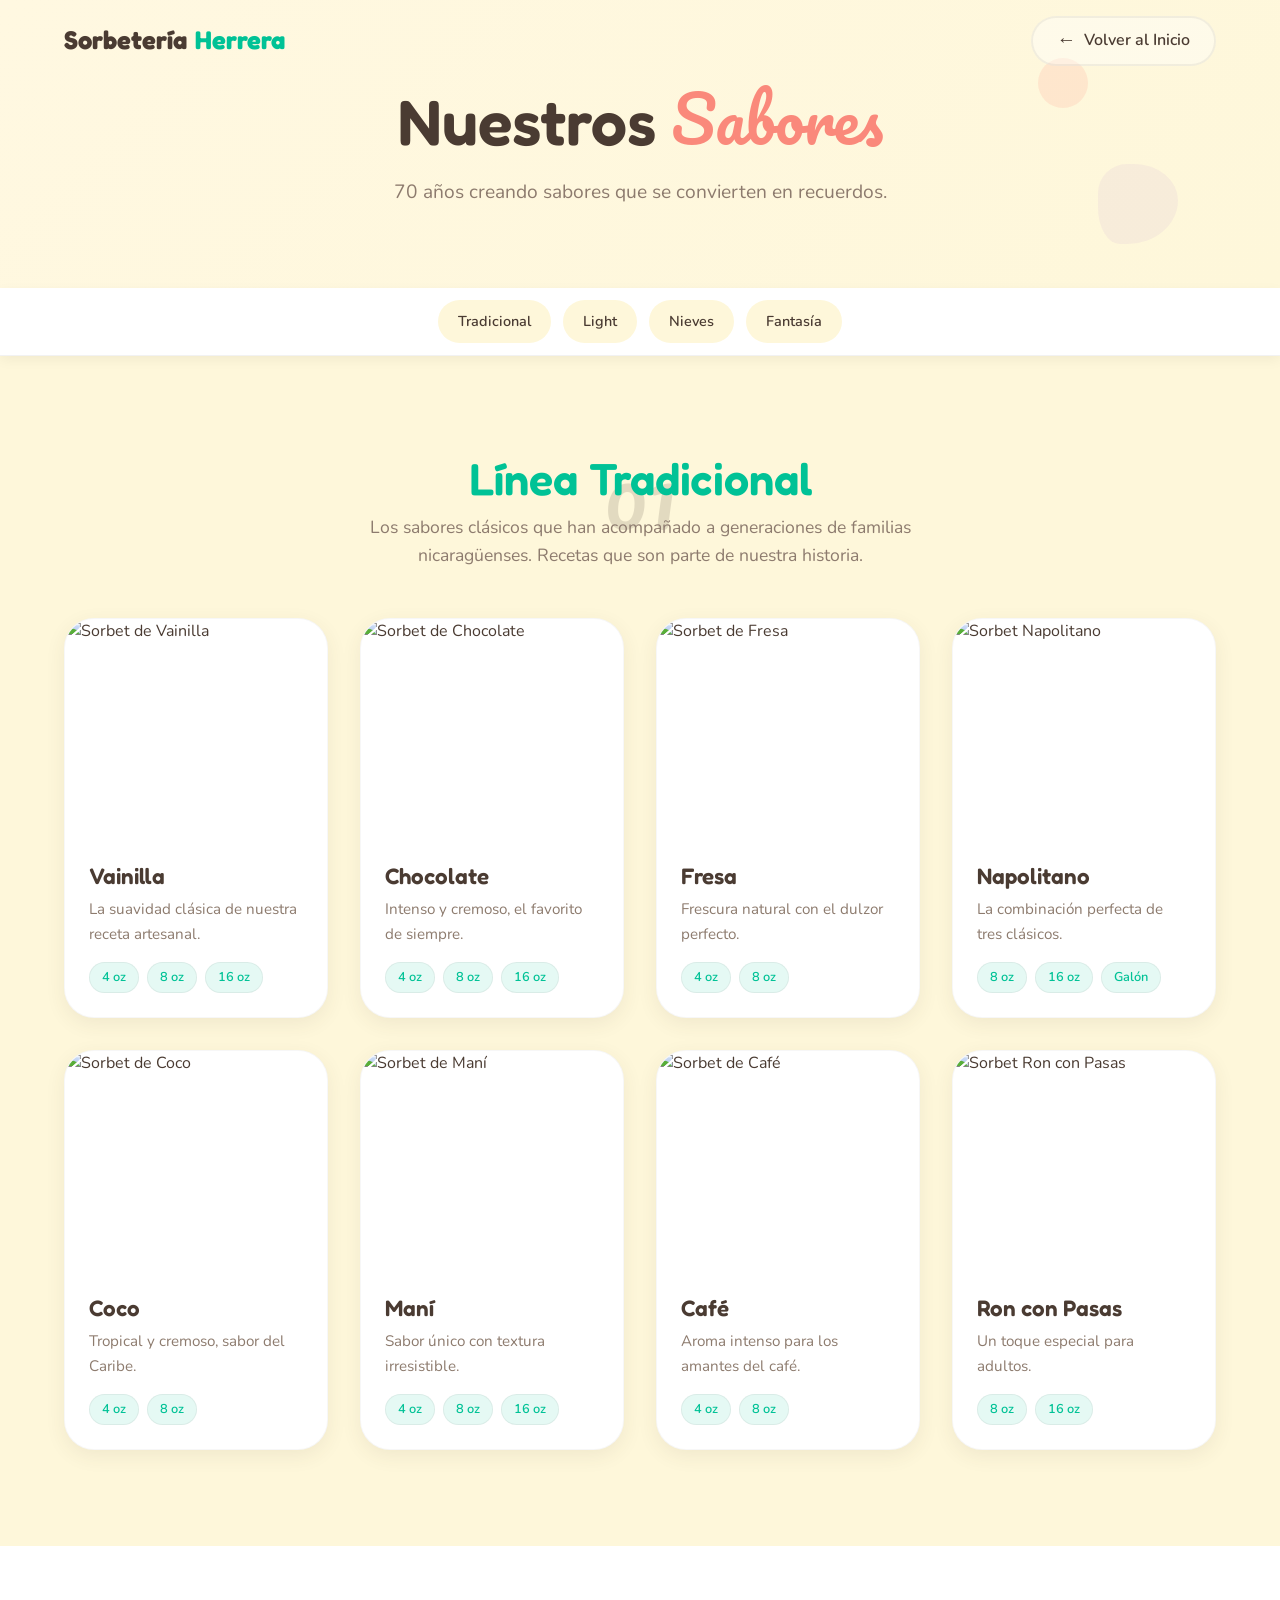
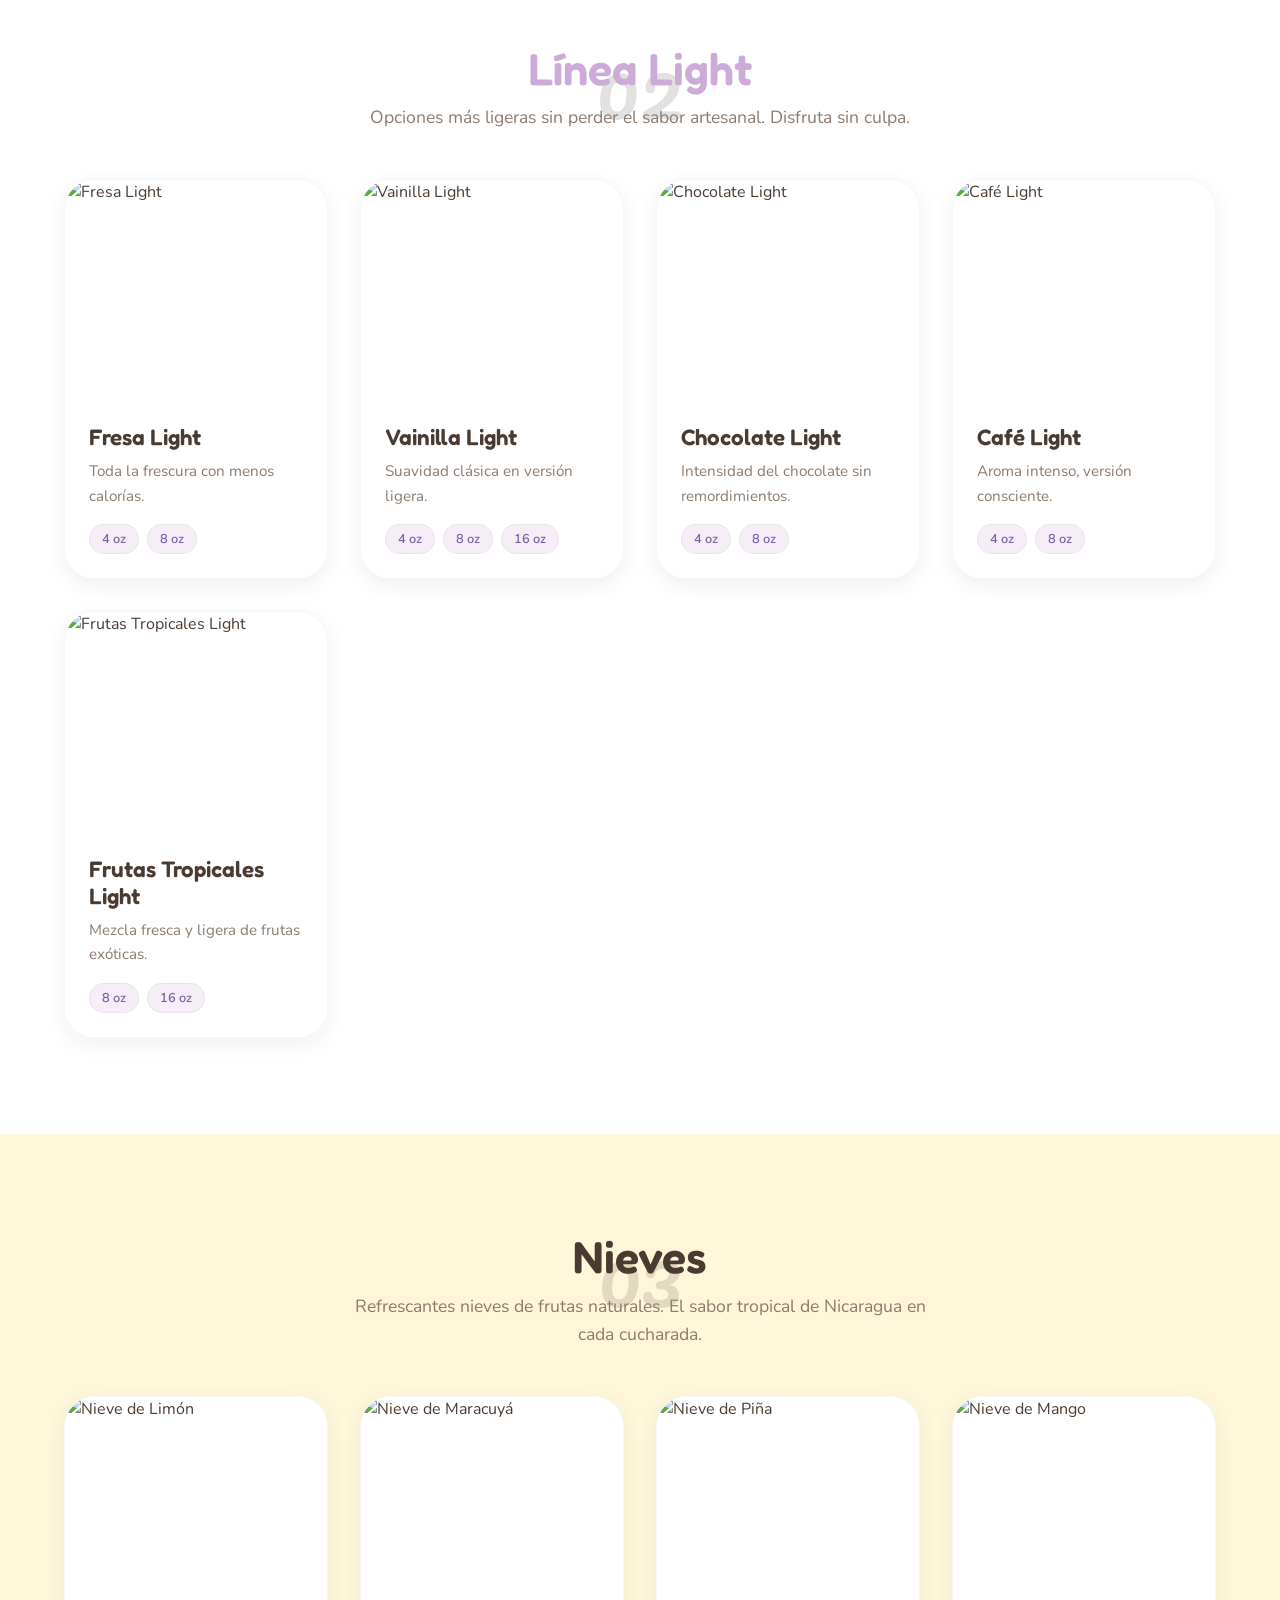
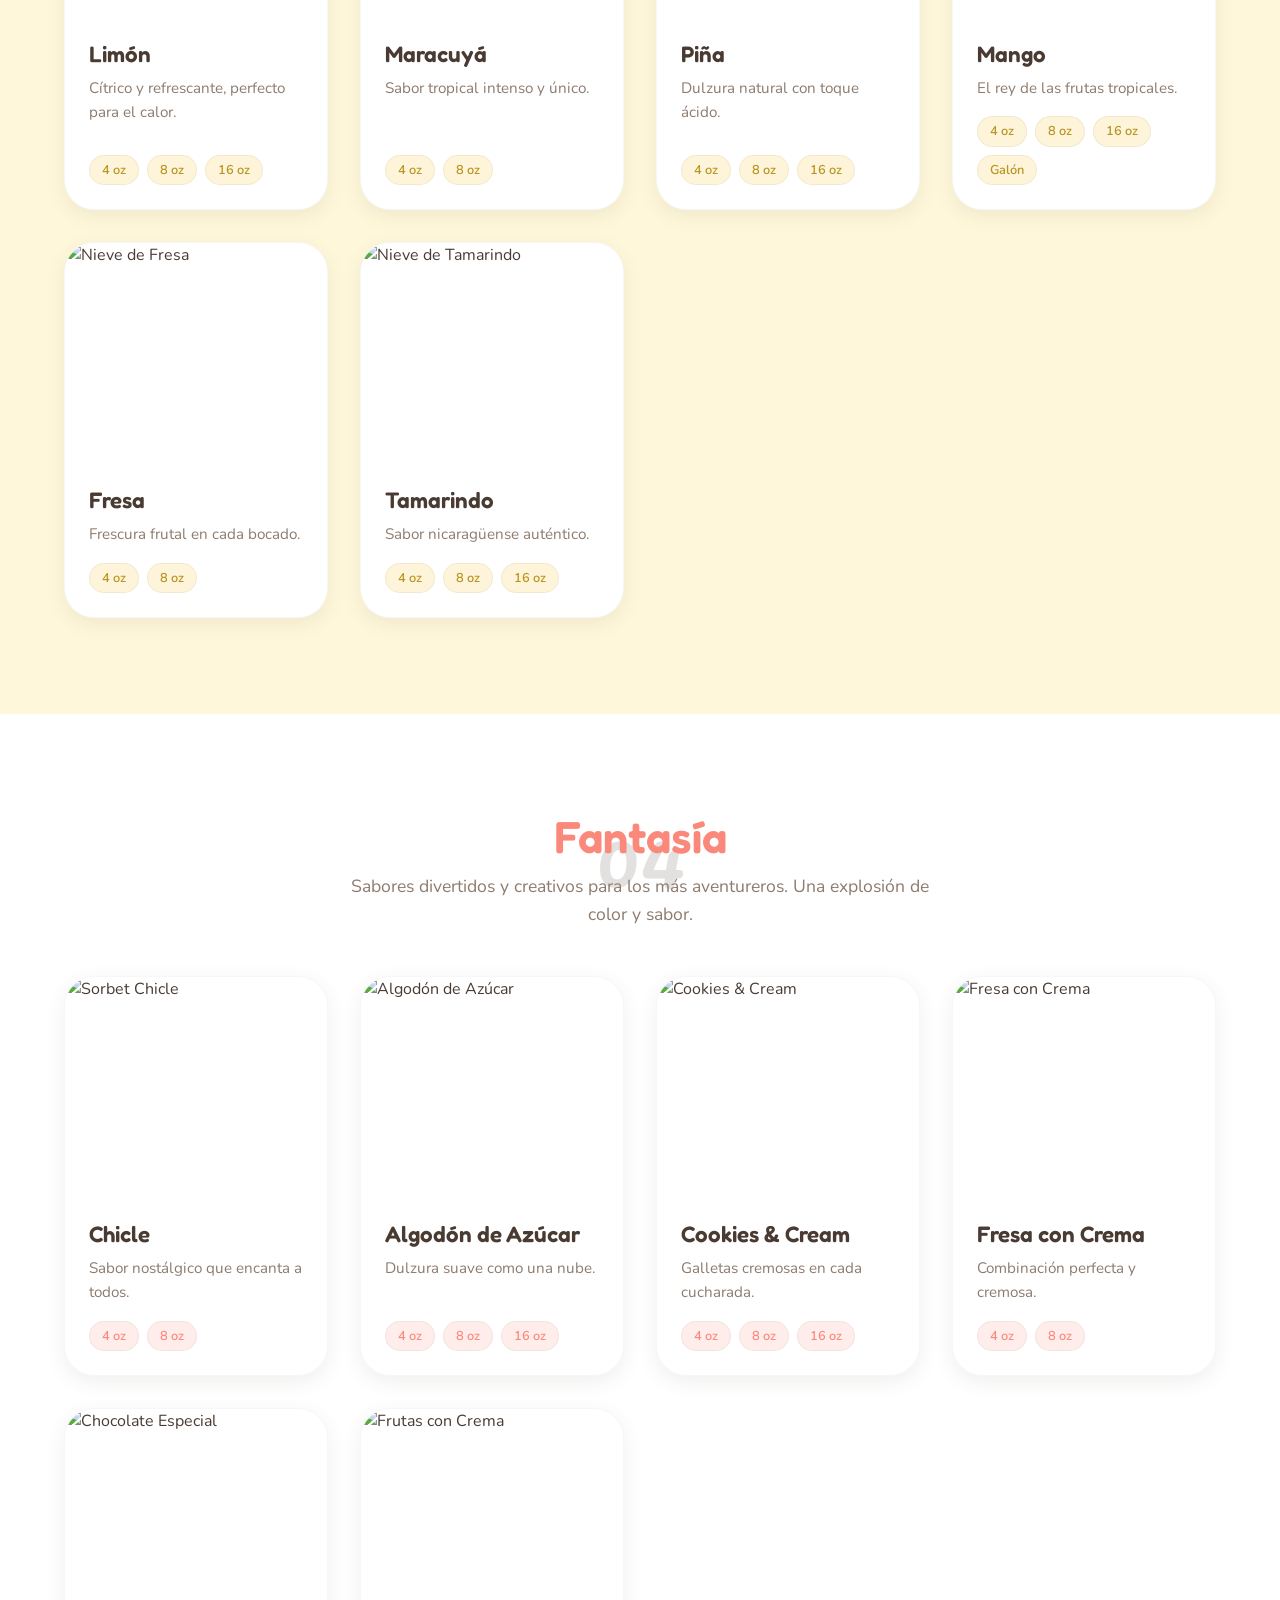
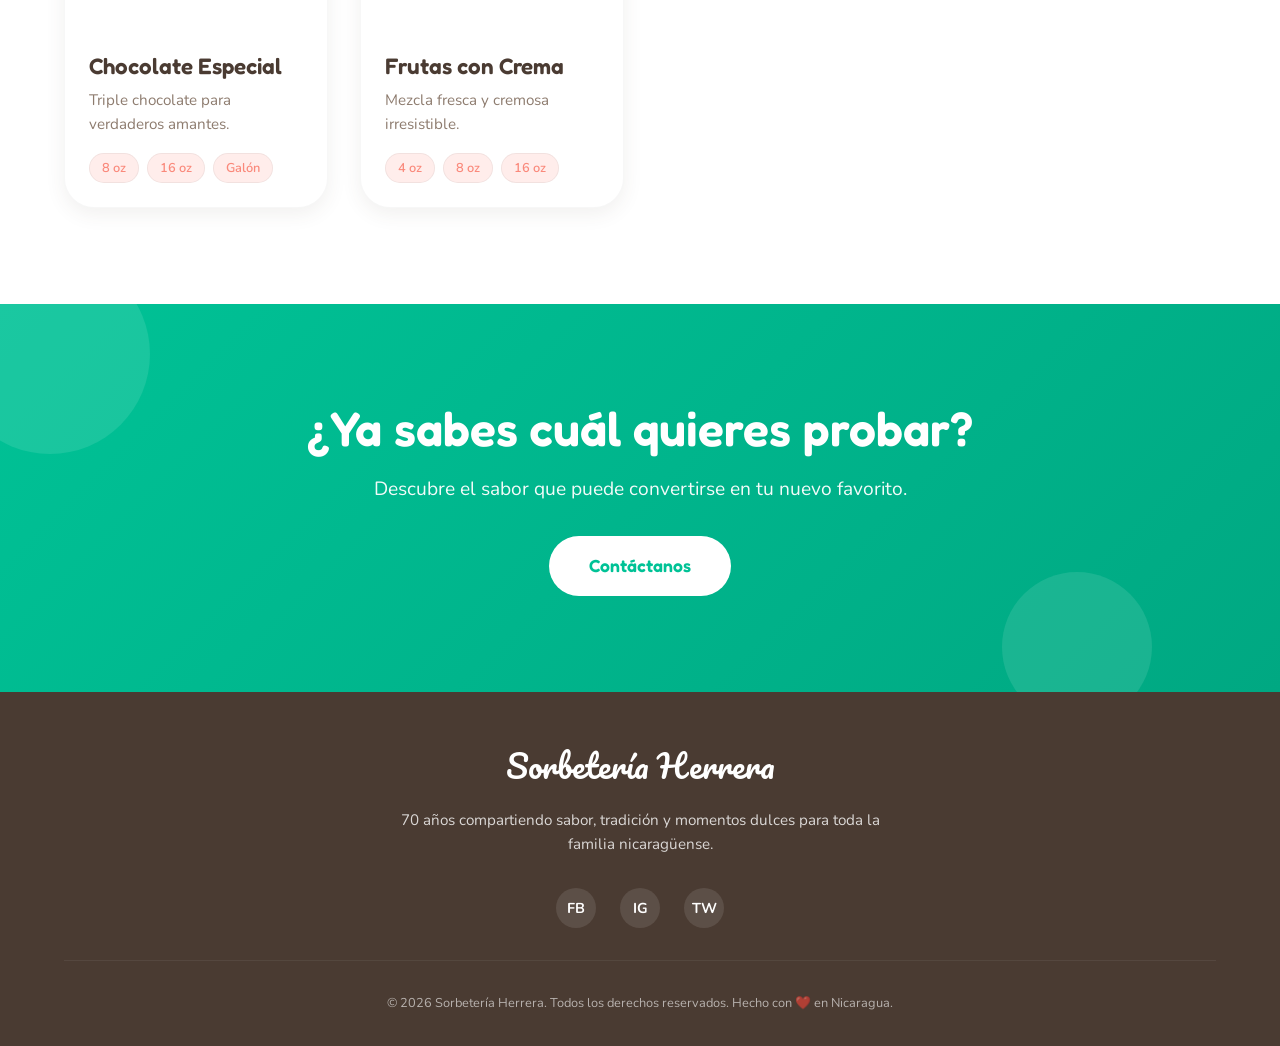
==== commit ec9d1d59: "Barras" ====
--- a/catalogo.html
+++ b/catalogo.html
@@ -13,21 +13,22 @@
 </head>
 <body>
 
-    <!-- 1. ENCABEZADO -->
-    <header class="encabezado">
-        <div class="contenedor encabezado-contenido">
-            <a href="#" class="logo-marca">
-                Sorbetería <span>Herrera</span>
-            </a>
-            <div class="menu-movil-toggle">☰</div>
-            <nav class="navegacion-menu">
-                <a href="#" class="enlace-nav">Inicio</a>
-                <a href="#" class="enlace-nav activo">Sabores</a>
-                <a href="#" class="enlace-nav">Nosotros</a>
-                <a href="#" class="enlace-nav">Contacto</a>
-            </nav>
-        </div>
-    </header>
+    <!-- ====== ENCABEZADO CATÁLOGO (Estilo Inicio Simplificado) ====== -->
+<header class="encabezado-catalogo" id="encabezado-catalogo">
+    <div class="contenedor encabezado-contenido">
+        <!-- Mismo logo que en el inicio -->
+        <a href="index.html" class="logo-marca">
+            Sorbetería <span>Herrera</span>
+        </a>
+        
+        <!-- Botón de regreso estilizado -->
+        <a href="index.html" class="enlace-volver">
+            <span class="flecha">←</span> 
+            <span class="texto-volver">Volver al Inicio</span>
+        </a>
+    </div>
+</header>
+<!-- ====== FIN ENCABEZADO ====== -->
 
     <main>
         <!-- 2. HERO DE SABORES -->
@@ -499,5 +500,20 @@
         </div>
     </footer>
 
+    <script>
+    // Efecto de scroll en el encabezado del catálogo
+    const encabezadoCatalogo = document.getElementById('encabezado-catalogo');
+    
+    window.addEventListener('scroll', () => {
+        if (window.scrollY > 50) {
+            encabezadoCatalogo.classList.add('scrolled');
+        } else {
+            encabezadoCatalogo.classList.remove('scrolled');
+        }
+    });
+</script>
+
+
+
 </body>
 </html>
--- a/css/catalogo.css
+++ b/css/catalogo.css
@@ -1,92 +1,103 @@
-
-
-        /* ========================================
-           INICIO: ENCABEZADO
-        ========================================= */
-        .encabezado {
-            position: sticky;
-            top: 0;
-            left: 0;
-            width: 100%;
-            z-index: 1000;
-            padding: 1rem 0;
-            background-color: rgba(255, 253, 247, 0.98);
-            backdrop-filter: blur(10px);
-            box-shadow: 0 2px 20px var(--color-sombra);
-        }
-
-        .encabezado-contenido {
-            display: flex;
-            justify-content: space-between;
-            align-items: center;
-        }
-
-        .logo-marca {
-            font-family: var(--fuente-titulos);
-            font-size: 1.6rem;
-            font-weight: 700;
-            color: var(--color-texto-principal);
-            display: flex;
-            align-items: center;
-            gap: 8px;
-        }
-
-        .logo-marca span {
-            color: var(--color-primario);
-        }
-
-        .navegacion-menu {
-            display: flex;
-            gap: 2.5rem;
-            align-items: center;
-        }
-
-        .enlace-nav {
-            font-weight: 600;
-            font-size: 1rem;
-            color: var(--color-texto-principal);
-            position: relative;
-        }
-
-        .enlace-nav::after {
-            content: '';
-            position: absolute;
-            bottom: -4px;
-            left: 0;
-            width: 0;
-            height: 3px;
-            background-color: var(--color-amarillo);
-            border-radius: 2px;
-            transition: width 0.3s ease;
-        }
-
-        .enlace-nav:hover::after,
-        .enlace-nav.activo::after {
-            width: 100%;
-        }
-
-        .enlace-nav.activo {
-            color: var(--color-primario);
-        }
-
-        .menu-movil-toggle {
-            display: none;
-            font-size: 1.8rem;
-            cursor: pointer;
-            color: var(--color-texto-principal);
-        }
-
-        @media (max-width: 768px) {
-            .navegacion-menu {
-                display: none;
-            }
-            .menu-movil-toggle {
-                display: block;
-            }
-        }
-        /* ========================================
-           FIN: ENCABEZADO
-        ========================================= */
+/* ========================================
+   CATÁLOGO: ENCABEZADO SIMPLIFICADO
+========================================= */
+.encabezado-catalogo {
+    position: fixed;
+    top: 0;
+    left: 0;
+    width: 100%;
+    z-index: 1000;
+    padding: 1rem 0;
+    transition: all 0.4s ease;
+    background-color: transparent; /* Transparente al inicio, igual que el home */
+}
+
+/* Estado al hacer scroll (necesita el JS de abajo) */
+.encabezado-catalogo.scrolled {
+    background-color: rgba(255, 253, 247, 0.95);
+    backdrop-filter: blur(10px);
+    box-shadow: 0 4px 20px var(--color-sombra);
+    padding: 0.8rem 0;
+}
+
+/* Reutilizamos tu flexbox original */
+.encabezado-catalogo .encabezado-contenido {
+    display: flex;
+    justify-content: space-between;
+    align-items: center;
+}
+
+/* El logo es idéntico al de inicio */
+.encabezado-catalogo .logo-marca {
+    font-family: var(--fuente-titulos);
+    font-size: 1.6rem;
+    font-weight: 700;
+    color: var(--color-texto-principal);
+    display: flex;
+    align-items: center;
+    gap: 8px;
+    text-decoration: none;
+}
+
+.encabezado-catalogo .logo-marca span {
+    color: var(--color-primario);
+}
+
+/* Botón de regresar estilizado para combinar con tu marca */
+.enlace-volver {
+    display: inline-flex;
+    align-items: center;
+    gap: 8px;
+    font-family: var(--fuente-texto, 'Nunito', sans-serif); /* Fallback a Nunito */
+    font-weight: 600;
+    font-size: 1rem;
+    color: var(--color-texto-principal);
+    text-decoration: none;
+    padding: 10px 24px;
+    border-radius: 50px;
+    background-color: rgba(255, 255, 255, 0.4); /* Fondo sutil */
+    border: 2px solid rgba(0, 0, 0, 0.05);
+    transition: all 0.3s ease;
+}
+
+/* Efecto hover del botón (usa tu color coral) */
+.enlace-volver:hover {
+    background-color: var(--color-coral);
+    color: #ffffff;
+    border-color: var(--color-coral);
+    transform: translateX(-4px); /* Se mueve a la izquierda, indicando "regresar" */
+    box-shadow: 0 4px 12px rgba(0, 0, 0, 0.1);
+}
+
+.enlace-volver .flecha {
+    font-size: 1.2rem;
+    line-height: 1;
+    transition: transform 0.3s ease;
+}
+
+.enlace-volver:hover .flecha {
+    transform: translateX(-3px); /* La flecha se mueve un poco más que el texto */
+}
+
+/* Ajustes para móviles */
+@media (max-width: 768px) {
+    .encabezado-catalogo .logo-marca {
+        font-size: 1.3rem;
+    }
+    
+    .enlace-volver {
+        padding: 8px 16px;
+        font-size: 0.9rem;
+    }
+    
+    /* En pantallas muy pequeñas, ocultamos el texto y solo dejamos la flecha o "Volver" */
+    .enlace-volver .texto-volver {
+        display: none; 
+    }
+    .enlace-volver::after {
+        content: 'Volver'; /* Texto más corto para móvil */
+    }
+}
 
         /* ========================================
            INICIO: HERO DE SABORES
